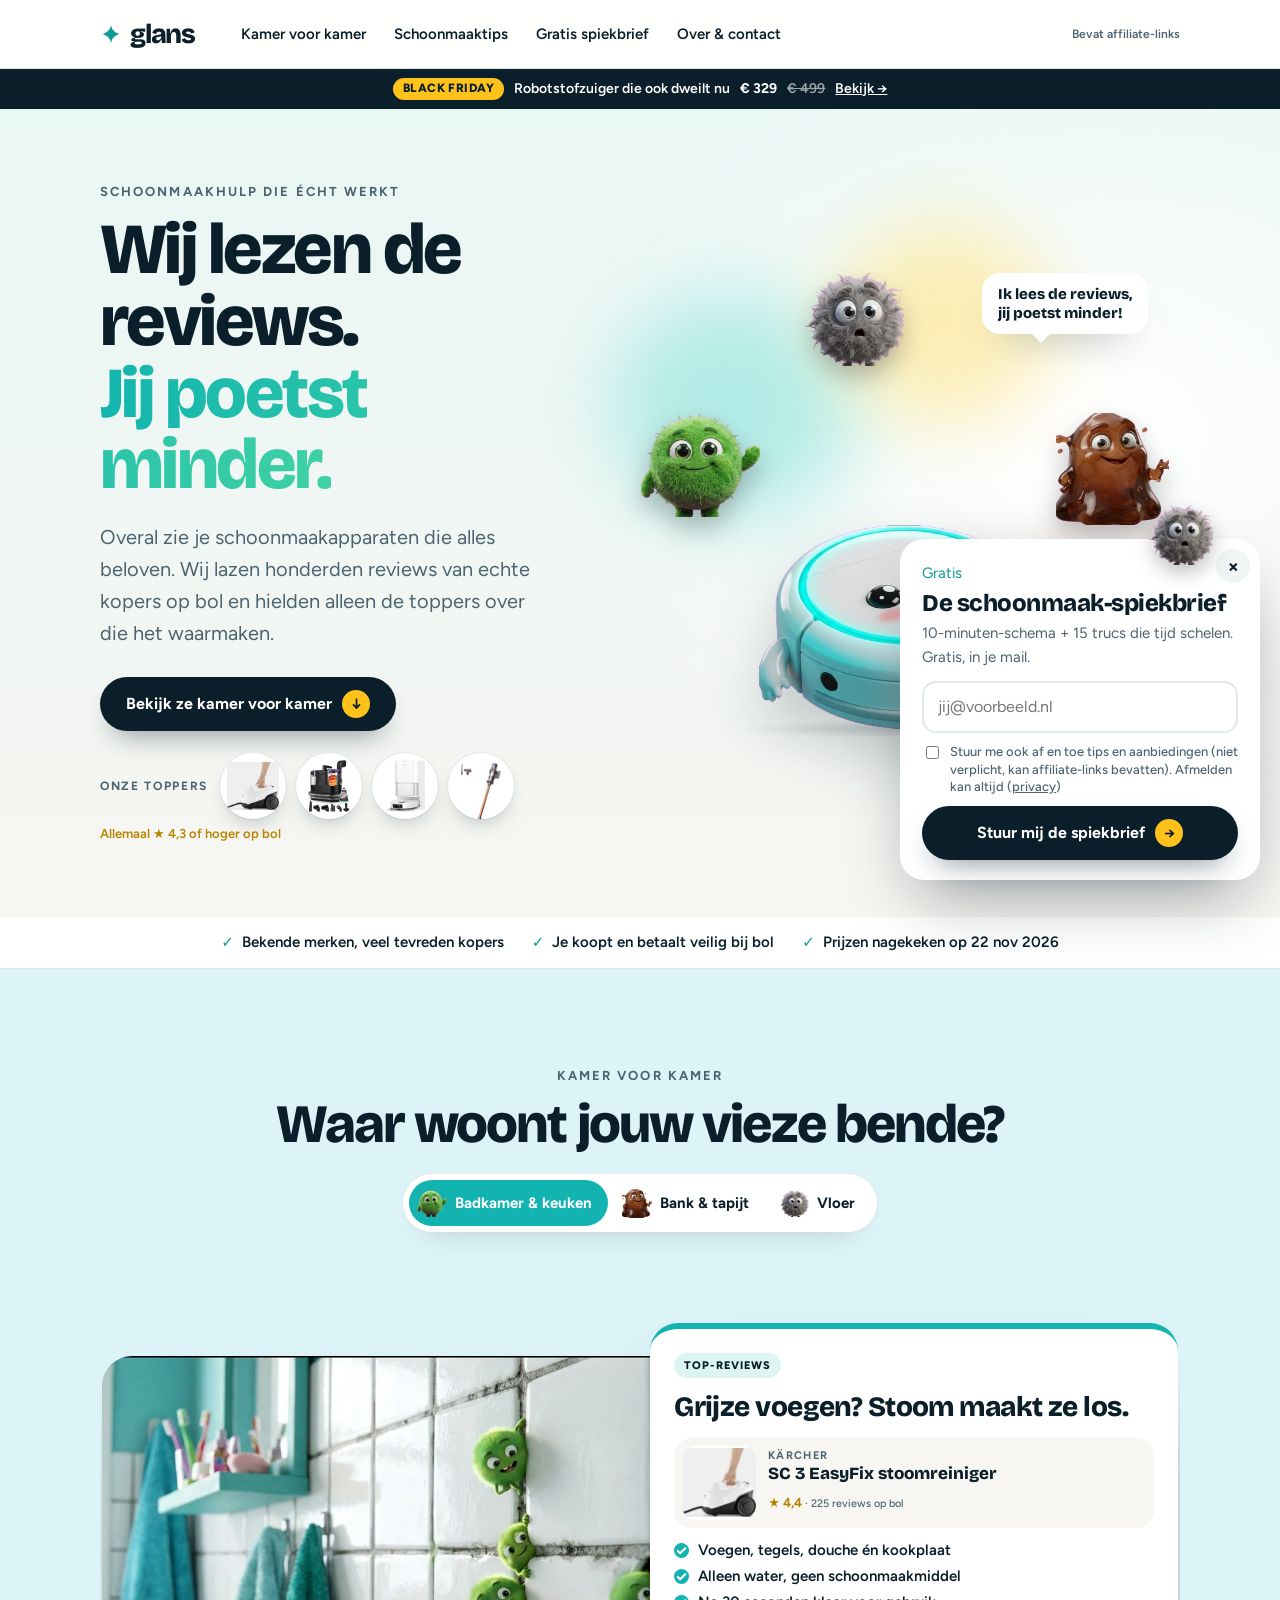
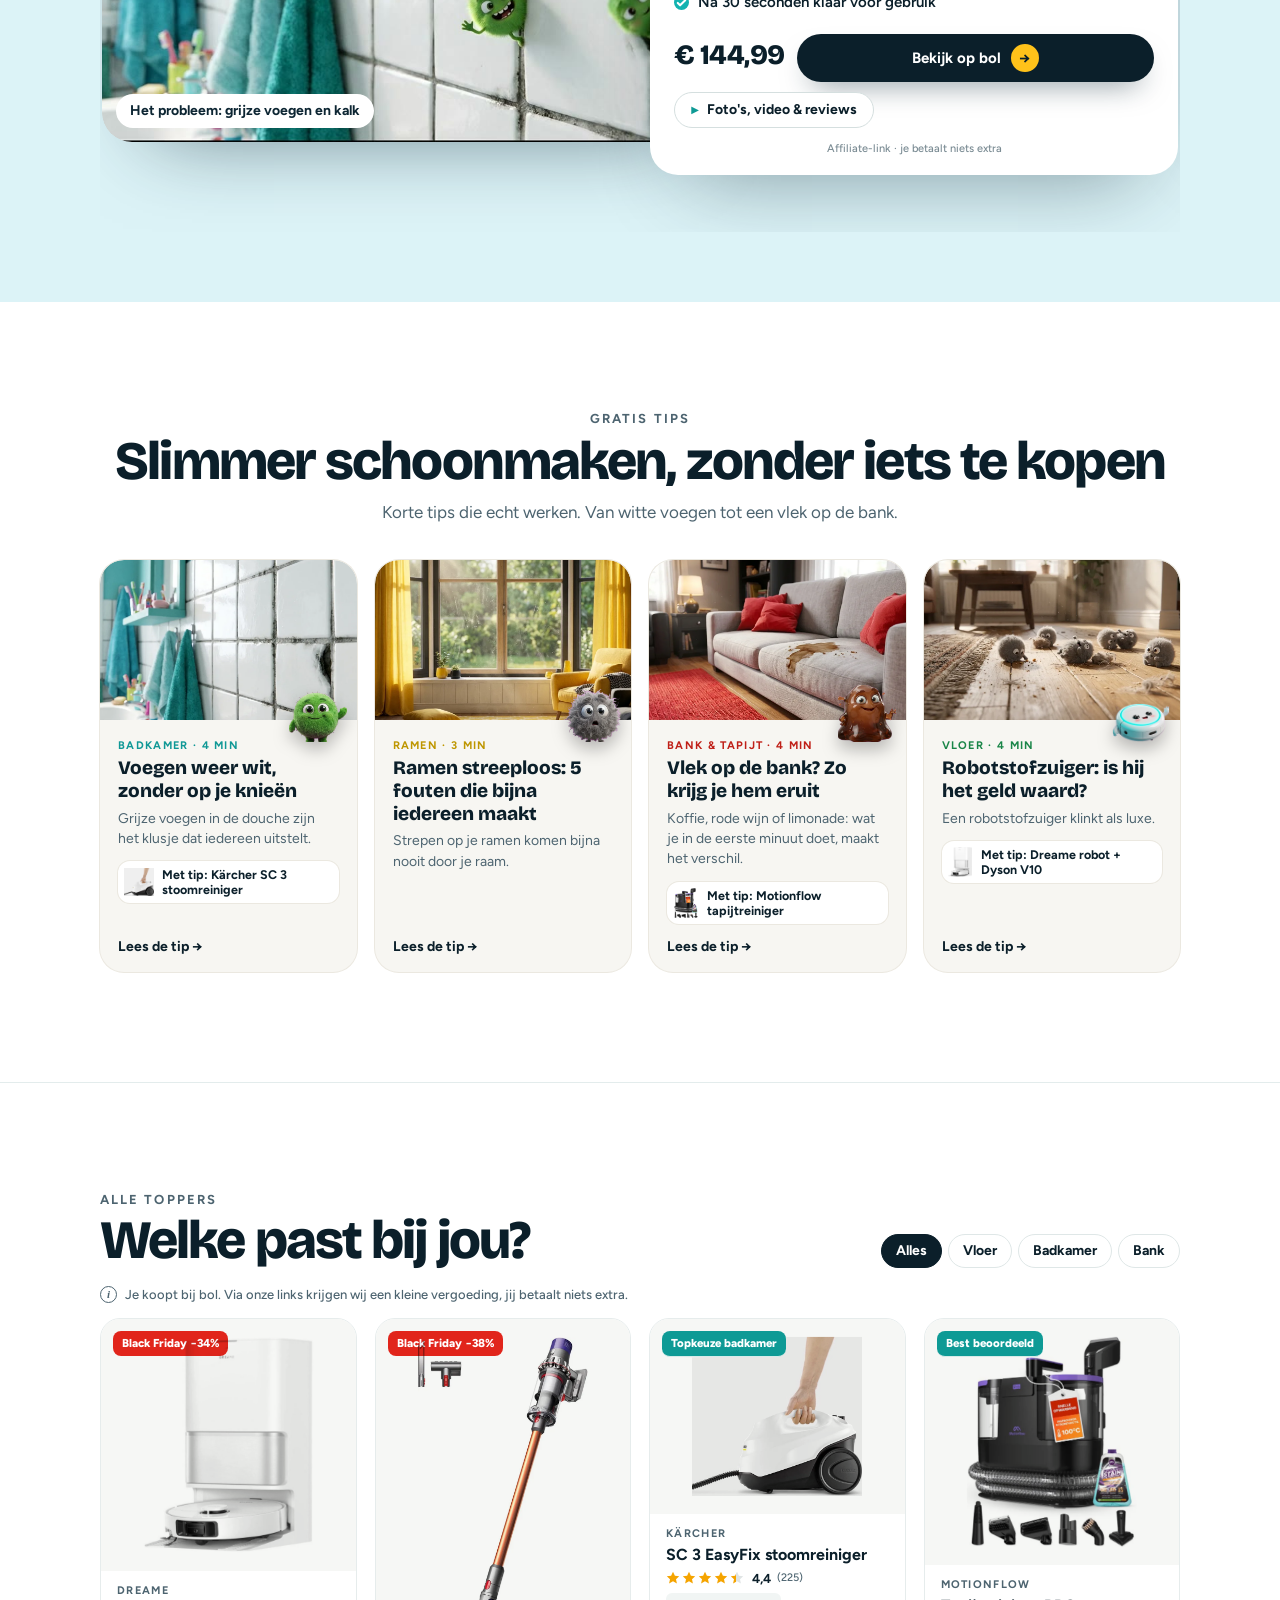
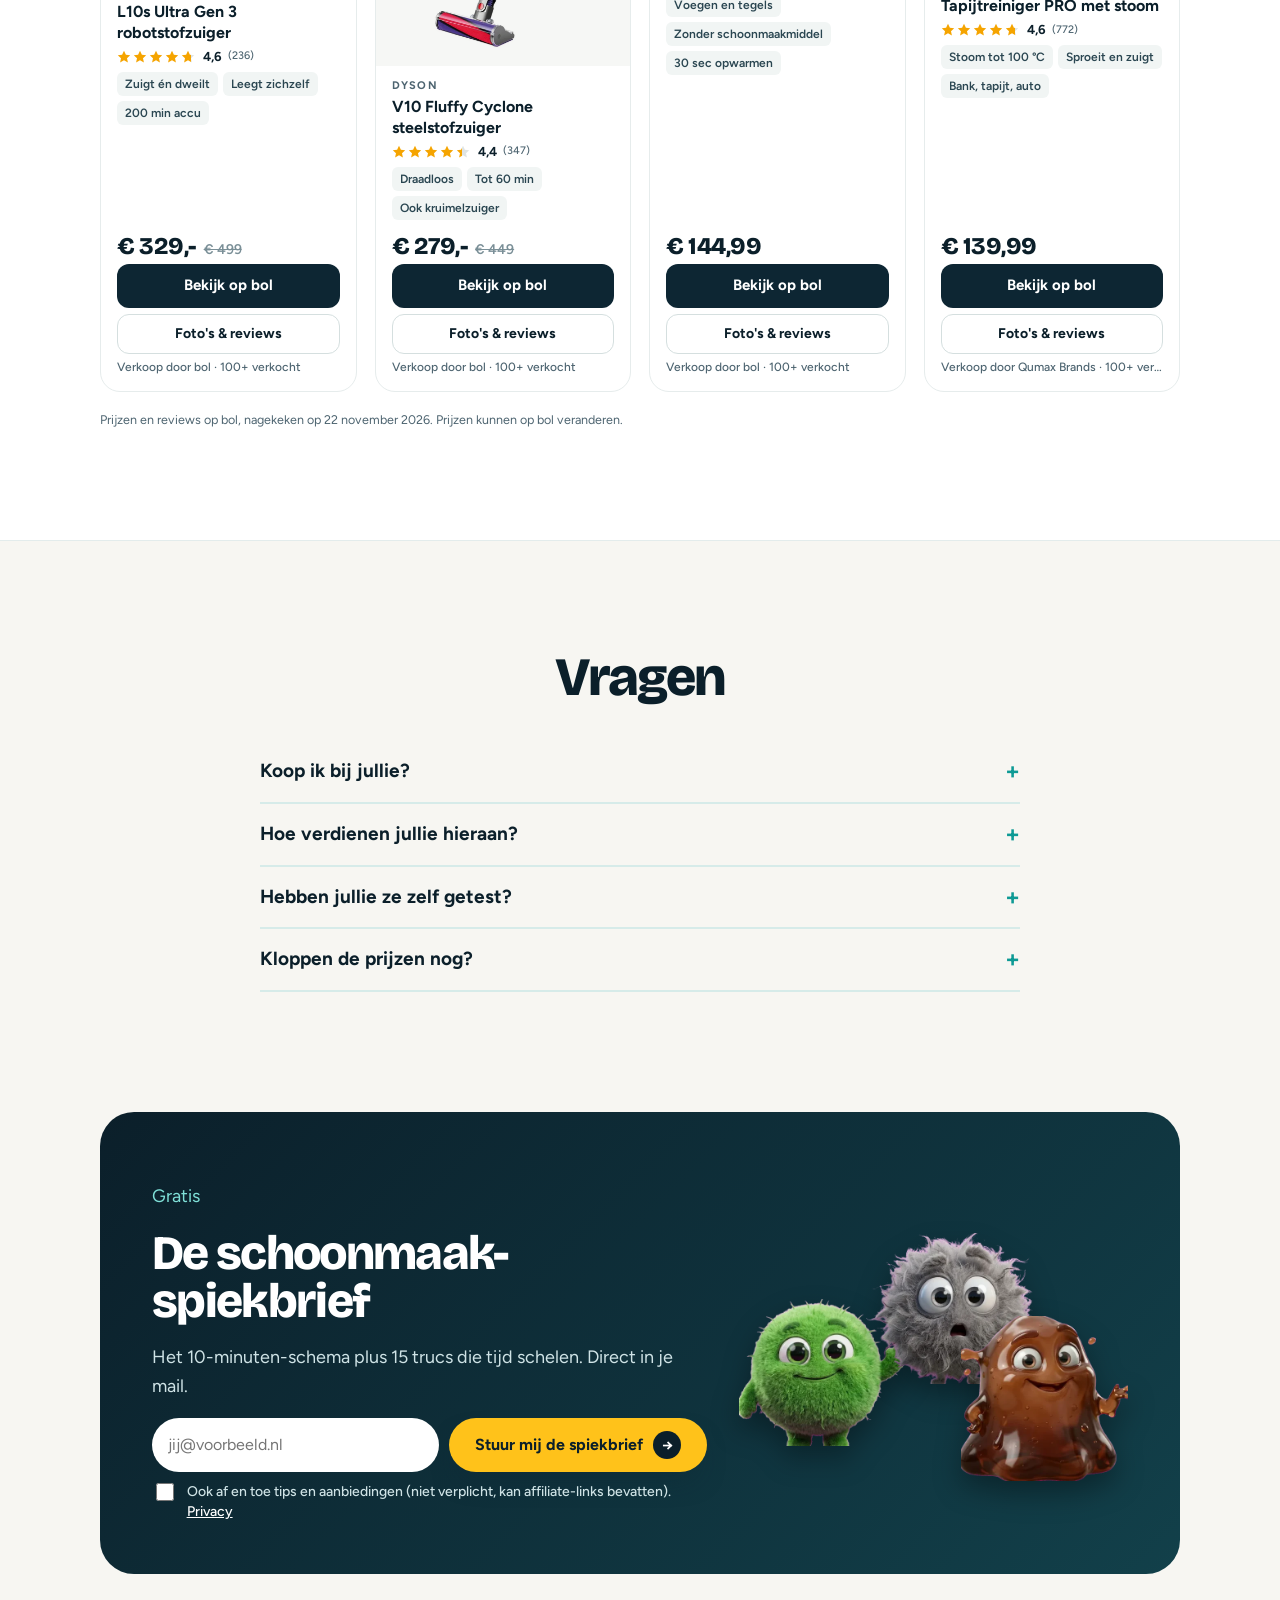
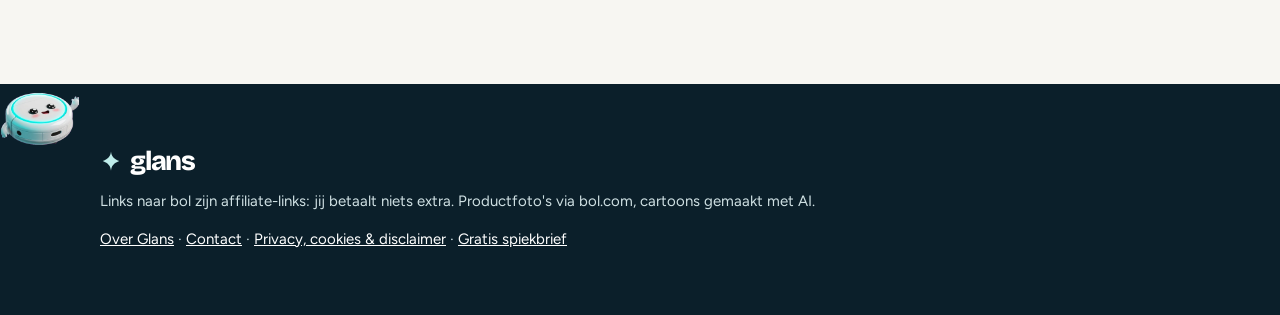
==== index.html @ 4d0def0a "Glans website" ====
<!doctype html>
<html lang="nl">
<head>
<meta charset="utf-8">
<meta name="viewport" content="width=device-width, initial-scale=1">
<title>Glans · schoonmaakhulp die écht werkt</title>
<meta name="description" content="Wij lezen de reviews, jij poetst minder: kamer voor kamer de schoonmaakapparaten met de meeste tevreden kopers op bol. Alleen bekende merken met honderden reviews op bol.">
<link rel="icon" href="favicon.svg" type="image/svg+xml">
<link rel="preconnect" href="https://fonts.googleapis.com"><link rel="preconnect" href="https://fonts.gstatic.com" crossorigin>
<link href="https://fonts.googleapis.com/css2?family=Bricolage+Grotesque:opsz,wght@12..96,600..800&family=Figtree:wght@400;500;600;700&display=swap" rel="stylesheet">
<style>
:root{
  --turq:#bfedea;--turq-l:#e8f8f6;--turq-d:#0e9a95;--ink:#0d2633;--ink-soft:#4b6672;--line:#d6ebe9;--paper:#fff;
  --sun:#ffc21a;--star:#f5a400;
  --display:"Bricolage Grotesque",system-ui,sans-serif;--text:"Figtree",system-ui,sans-serif;
  --ease:cubic-bezier(.2,.8,.1,1);
}
*{box-sizing:border-box}
html{-webkit-text-size-adjust:100%;scroll-behavior:smooth}
body{margin:0;background:var(--turq-l);color:var(--ink);font:400 17px/1.6 var(--text);-webkit-font-smoothing:antialiased;overflow-x:hidden}
img,video{display:block;max-width:100%;height:auto}
a{color:inherit}
h1,h2,h3{font-family:var(--display);font-weight:800;letter-spacing:-.035em;margin:0;line-height:1}
.wrap{max-width:1120px;margin:0 auto;padding:0 20px}
.btn{display:inline-flex;align-items:center;justify-content:center;gap:10px;min-height:54px;padding:0 26px;border-radius:999px;border:0;background:var(--ink);color:#fff;font:700 16px/1 var(--text);text-decoration:none;cursor:pointer;box-shadow:0 14px 30px -14px rgba(13,38,51,.6);transition:transform .25s var(--ease)}
.btn:hover{transform:translateY(-2px)}
.btn .arrow{display:grid;place-items:center;width:28px;height:28px;border-radius:50%;background:var(--sun);color:var(--ink);font-size:15px}
.btn.ghost{background:#fff;color:var(--ink);box-shadow:inset 0 0 0 2px var(--ink)}
.stars{color:var(--star);letter-spacing:1px}
.reveal{opacity:0;transform:translateY(24px);transition:opacity .8s var(--ease),transform .8s var(--ease)}
.reveal.in{opacity:1;transform:none}

/* kop, zoals een winkel */
.top{position:sticky;top:0;z-index:40;background:rgba(255,255,255,.92);backdrop-filter:blur(10px);border-bottom:1px solid var(--line)}
.top .wrap{display:flex;align-items:center;gap:22px;height:68px}
.logo{display:flex;align-items:center;gap:8px;font:800 27px/1 var(--display);letter-spacing:-.045em;text-decoration:none}
.logo svg{width:22px;height:22px}
.top nav{display:flex;gap:4px;margin-left:12px}
.top nav a{font:600 15px/1 var(--text);text-decoration:none;padding:10px 12px;border-radius:999px;white-space:nowrap}
@media (max-width:980px){.top .ad{display:none}.top nav{margin-left:auto}}
.top nav a:hover{background:var(--turq-l)}
.top nav .s{display:none}
.top .ad{margin-left:auto;font:600 12px/1 var(--text);color:var(--ink-soft);text-decoration:none}
@media (max-width:720px){.top .wrap{flex-wrap:wrap;height:auto;padding-top:10px;padding-bottom:8px;row-gap:6px}.top nav{order:3;width:100%;margin:0;display:grid;grid-template-columns:repeat(4,1fr);gap:6px}.top nav a{font-size:13.5px;padding:9px 4px;text-align:center;background:var(--turq-l)}.top nav .l{display:none}.top nav .s{display:inline}}

/* opening */
.hero{background:var(--turq);padding:clamp(40px,6vw,80px) 0}
.hero .wrap{display:grid;grid-template-columns:1fr 1.1fr;gap:clamp(24px,5vw,60px);align-items:center}
.hero h1{font-size:clamp(42px,5.4vw,76px)}
.hero p{font-size:20px;color:#2c4a56;margin:18px 0 0;max-width:30ch}
.hero .btns{display:flex;flex-wrap:wrap;gap:12px;margin-top:28px}
.hero video{width:100%;aspect-ratio:16/9;object-fit:cover;border-radius:28px;box-shadow:0 40px 70px -40px rgba(13,38,51,.55);border:6px solid #fff;background:#fff}
@media (max-width:860px){.hero .wrap{grid-template-columns:1fr}.hero video{order:-1}}
.trust{background:#fff;border-bottom:1px solid var(--line)}
.trust ul{list-style:none;margin:0 auto;padding:16px 20px;max-width:1120px;display:flex;flex-wrap:wrap;gap:10px 28px;justify-content:center;font:600 15px/1.3 var(--text)}
.trust li::before{content:"✓";color:var(--turq-d);font-weight:800;margin-right:8px}

/* de route: kamer voor kamer */
.route{padding:clamp(70px,9vw,110px) 0 40px}
.route .intro{text-align:center;max-width:640px;margin:0 auto}
.route .intro h2{font-size:clamp(36px,4.6vw,58px)}
.route .intro p{font-size:19px;color:var(--ink-soft);margin:14px 0 0}
.steps{position:relative;margin-top:56px}
.steps::before{content:"";position:absolute;left:31px;top:30px;bottom:30px;border-left:4px dashed #9fd9d4}
.step{position:relative;padding-left:96px;margin-bottom:56px}
.step .num{position:absolute;left:0;top:0;width:66px;height:66px;border-radius:50%;background:var(--ink);color:#fff;display:grid;place-items:center;font:800 28px/1 var(--display);box-shadow:0 0 0 8px var(--turq-l)}
.step .room{font:700 13px/1 var(--text);letter-spacing:.16em;text-transform:uppercase;color:var(--turq-d);margin:4px 0 8px}
.step h3{font-size:clamp(28px,3.2vw,42px);margin-bottom:22px}
.pair{display:grid;grid-template-columns:1.3fr auto 1fr;gap:18px;align-items:center}
.problem{position:relative;border-radius:26px;overflow:hidden;background:#fff;box-shadow:0 30px 60px -45px rgba(13,38,51,.5)}
.problem img{width:100%;object-fit:cover;aspect-ratio:16/9}
.problem span{position:absolute;left:14px;bottom:14px;background:#fff;font:700 14px/1 var(--text);padding:10px 14px;border-radius:999px}
.to{display:grid;place-items:center;font:800 30px/1 var(--display);color:var(--turq-d)}
.product{background:#fff;border-radius:26px;padding:20px 22px 22px;display:flex;flex-direction:column;gap:8px;box-shadow:0 30px 60px -45px rgba(13,38,51,.5)}
.product .pic{display:grid;place-items:center;aspect-ratio:4/3;border-radius:18px;background:#fff}
.product .pic img{max-height:100%;width:auto;object-fit:contain}
.badge{align-self:flex-start;justify-self:start;font:700 12px/1 var(--text);background:var(--ink);color:#fff;padding:7px 10px;border-radius:999px}
.product .brand{font:700 12px/1 var(--text);letter-spacing:.14em;text-transform:uppercase;color:var(--ink-soft)}
.product h4{font:800 22px/1.1 var(--display);letter-spacing:-.02em;margin:0}
.product .rate{font:700 14px/1.2 var(--text)}.product .rate small{font-weight:600;color:var(--ink-soft)}
.product .price{font:800 32px/1 var(--display);letter-spacing:-.03em;margin:6px 0 0}
.product .price small{font:600 13px/1.2 var(--text);color:var(--ink-soft);letter-spacing:0;margin-left:6px}
.product .btn{width:100%;margin-top:6px}
.next{display:flex;align-items:center;gap:10px;margin:22px 0 0;font:700 16px/1.3 var(--text);color:var(--ink-soft)}
@media (max-width:860px){
  .pair{grid-template-columns:1fr}.to{transform:rotate(90deg);padding:2px 0}
  .problem img{aspect-ratio:16/10}
  .product{display:grid;grid-template-columns:38% 1fr;column-gap:16px;align-items:center}
  .product .pic{grid-row:1/8;aspect-ratio:1/1}
  .product .badge,.product .brand,.product h4,.product .rate,.product .price,.product .btn{grid-column:2}
  .product h4{font-size:18px}.product .price{font-size:26px}
  .steps::before{left:21px}.step{padding-left:62px}.step .num{width:46px;height:46px;font-size:20px}
}

/* klaar */
.done{background:var(--ink);color:#fff;border-radius:34px;padding:clamp(28px,5vw,56px);text-align:center;margin:10px 0 0}
.done h2{font-size:clamp(34px,4.4vw,56px)}
.done p{color:#c9dde1;font-size:19px;margin:14px auto 0;max-width:44ch}
.how{display:grid;grid-template-columns:repeat(3,1fr);gap:16px;margin-top:30px;text-align:left}
.how div{background:rgba(255,255,255,.08);border-radius:20px;padding:18px 20px}
.how b{display:block;font:800 20px/1.1 var(--display);margin-bottom:6px;color:var(--sun)}
.how p{margin:0;font-size:16px;color:#dbe9ec}
@media (max-width:760px){.how{grid-template-columns:1fr}}

/* vergelijken en vragen */
.section{padding:clamp(70px,9vw,110px) 0}
.section h2{font-size:clamp(34px,4.4vw,54px);text-align:center}
.tablewrap{overflow-x:auto;-webkit-overflow-scrolling:touch;margin-top:36px}
.compare{width:100%;min-width:620px;border-collapse:collapse;background:#fff;border-radius:24px;overflow:hidden;box-shadow:0 30px 60px -45px rgba(13,38,51,.45);font-size:16px;text-align:left}
.compare th,.compare td{padding:16px 18px;border-bottom:1px solid var(--line)}
.compare thead th{background:var(--turq);font:700 15px/1.2 var(--text)}
.compare tbody th{font-weight:700}
.vgrid{display:grid;grid-template-columns:repeat(3,1fr);gap:20px;margin-top:36px}
.vcard{background:#fff;border-radius:28px;overflow:hidden;box-shadow:0 30px 60px -45px rgba(13,38,51,.5);display:flex;flex-direction:column;border-bottom:6px solid var(--c)}
.vimg{position:relative;display:block;background:var(--bg);padding:18px 18px 8px;text-decoration:none;color:var(--ink)}
.vimg img{width:72%;margin:18px auto 0;aspect-ratio:1;object-fit:contain;mix-blend-mode:multiply;transition:transform .35s cubic-bezier(.2,.8,.1,1)}
.vcard:hover .vimg img{transform:scale(1.05) rotate(-2deg)}
.vnum{position:absolute;left:16px;top:16px;width:40px;height:40px;border-radius:50%;background:var(--c);color:#fff;display:grid;place-items:center;font:800 18px/1 var(--display)}
.vroom{position:absolute;right:16px;top:20px;background:#fff;border-radius:999px;padding:7px 12px;font:700 13px/1 var(--text)}
.vbody{padding:18px 20px 22px;display:flex;flex-direction:column;gap:10px;flex:1}
.vbody h3{font:800 21px/1.15 var(--display);margin:0}
.vvoor{margin:0;color:var(--ink-soft);font-size:15px}
.vrow{display:flex;align-items:baseline;justify-content:space-between;gap:10px;flex-wrap:wrap}
.vprice{font:800 28px/1 var(--display)}
.vstars{font:700 15px/1 var(--text);color:#e0a100}.vstars small{color:var(--ink-soft);font-weight:500}
.vsat{display:grid;grid-template-columns:1fr auto;gap:6px 10px;font-size:14px;color:var(--ink-soft)}
.vsat b{color:var(--ink)}
.vsat i{grid-column:1/-1;height:10px;border-radius:999px;background:#edf2f3;position:relative;overflow:hidden}
.vsat i::after{content:"";position:absolute;inset:0;width:var(--w);background:var(--c);border-radius:999px}
.vchips{display:flex;flex-wrap:wrap;gap:6px;margin:0}
.vchips span{background:var(--bg);border-radius:999px;padding:6px 10px;font:600 13px/1 var(--text)}
.vbody .btn{margin-top:auto;justify-content:center}
.vbody .direct{text-align:center;font:600 14px/1 var(--text);color:var(--ink-soft)}
.vfeat{list-style:none;margin:2px 0 0;padding:0;display:grid;gap:7px}
.vfeat li{display:flex;gap:10px;align-items:center;font:600 15px/1.3 var(--text)}
.vfeat li span{flex:none;width:30px;height:30px;border-radius:10px;background:var(--bg);display:grid;place-items:center;font-size:16px}
@media (max-width:900px){.vcard{display:grid;grid-template-columns:118px 1fr;border-bottom:0;border-left:6px solid var(--c)}.vimg{padding:10px;display:grid;place-items:center}.vimg img{width:100%;margin:22px 0 0}.vnum{left:8px;top:8px;width:30px;height:30px;font-size:14px}.vroom{display:none}.vbody{padding:14px 14px 16px;gap:8px}.vbody h3{font-size:17px}.vprice{font-size:22px}.vstars{font-size:13px}.vfeat li{font-size:13.5px;gap:8px}.vfeat li span{width:24px;height:24px;font-size:13px;border-radius:8px}.vsat{font-size:13px}.vbody .btn{min-height:44px;font-size:15px}}
.vaff{text-align:center;font-size:13px;color:var(--ink-soft);margin:16px 0 0}
@media (max-width:900px){.vgrid{grid-template-columns:1fr;max-width:520px;margin-left:auto;margin-right:auto;gap:14px}}
.faq{max-width:760px;margin:36px auto 0}
details{border-bottom:2px solid var(--line);padding:18px 0}
summary{cursor:pointer;font:700 19px/1.3 var(--text);list-style:none;display:flex;justify-content:space-between;gap:16px}
summary::-webkit-details-marker{display:none}
summary::after{content:"+";font-size:24px;line-height:1;color:var(--turq-d)}
details[open] summary::after{content:"–"}
details p{color:var(--ink-soft);margin:12px 0 0}
footer{background:var(--ink);color:#cfe0e3;padding:56px 0 64px;font-size:15px}
footer .wrap{display:grid;gap:14px}
footer .logo{color:#fff}
footer p{margin:0;max-width:74ch}
@media (prefers-reduced-motion:reduce){*{transition:none!important;scroll-behavior:auto!important}.reveal{opacity:1;transform:none}}

/* kleuren lopen over: de pagina neemt de kleur aan van het product waar je bent */
body{transition:background-color 1s ease}
.route,.section{background:transparent}
.step .num{background:var(--c);color:var(--on,#fff);transition:transform .5s cubic-bezier(.3,1.6,.5,1)}
.step.live .num{transform:scale(1.12)}
.step .room{color:var(--c);filter:saturate(1.1) brightness(.85)}
.step .to{color:var(--c)}
.product{border-top:6px solid var(--c)}
.product .badge{background:var(--c);color:var(--on,#fff)}
.steps::before{border-left-color:rgba(13,38,51,.18)}
/* vies → schoon: een veeg met een glimlijn, zodra je erbij bent */
.scene{position:relative}
.scene img{display:block}
.scene .clean{position:absolute;inset:0;width:100%;height:100%;object-fit:cover;clip-path:inset(0 100% 0 0);transition:clip-path 1.6s cubic-bezier(.55,.05,.25,1)}
.scene .swipe{position:absolute;top:0;bottom:0;left:0;width:70px;margin-left:-35px;background:linear-gradient(90deg,transparent,rgba(255,255,255,.85),transparent);opacity:0;transition:left 1.6s cubic-bezier(.55,.05,.25,1),opacity .3s}
.scene.wiping .swipe{opacity:1}
.scene.done .clean{clip-path:inset(0 0 0 0)}
.scene.done .swipe{left:100%}
.scene .tag-dirty,.scene .tag-clean{position:absolute;left:14px;bottom:14px;background:#fff;font:700 14px/1 var(--text);padding:10px 14px;border-radius:999px;transition:opacity .4s}
.scene .tag-clean{opacity:0;background:var(--c);color:var(--on,#fff)}
.scene.done .tag-dirty{opacity:0;transition-delay:.6s}
.scene.done .tag-clean{opacity:1;transition-delay:1.2s}
.problem>span:not(.tag-dirty):not(.tag-clean){display:none}

/* ---- v3: rustiger kleuren, nieuwe opening, info eerst ---- */
:root{--ink:#0b1f2a;--ink-soft:#4d6470}
body{background:#f7f6f2}
.hero{background:radial-gradient(70% 60% at 0% 0%,#dff6f4 0,transparent 60%),radial-gradient(60% 60% at 100% 20%,#fff6cc 0,transparent 60%),radial-gradient(60% 60% at 70% 110%,#ffe6e1 0,transparent 60%),#f7f6f2;padding:clamp(36px,6vw,84px) 0}
.hero .wrap{grid-template-columns:1fr 1.15fr}
.kicker{font:700 13px/1 var(--text);letter-spacing:.16em;text-transform:uppercase;color:var(--ink-soft);margin:0 0 16px}
.hero h1{font-size:clamp(44px,5.6vw,84px)}
.swap{display:inline-block;color:var(--sc,#13b5ae);transition:opacity .35s ease,transform .45s cubic-bezier(.2,.8,.1,1)}
.swap.out{opacity:0;transform:translateY(14px)}
.mini{display:flex;gap:10px;margin-top:30px;flex-wrap:wrap}
.mini a{display:flex;align-items:center;gap:8px;background:#fff;border-radius:999px;padding:6px 14px 6px 6px;text-decoration:none;font:700 14px/1 var(--text);box-shadow:0 10px 24px -18px rgba(11,31,42,.6);border:2px solid transparent;transition:border-color .2s,transform .2s}
.mini a:hover{border-color:var(--c);transform:translateY(-2px)}
.mini img{width:38px;height:38px;object-fit:contain;border-radius:50%;background:#fff}
.show{position:relative;aspect-ratio:16/10;border-radius:30px;overflow:hidden;box-shadow:0 50px 80px -50px rgba(11,31,42,.6);border:6px solid #fff;background:#fff}
.show .slide{position:absolute;inset:0;opacity:0;transform:scale(1.04);transition:opacity 1s ease,transform 1.4s cubic-bezier(.2,.8,.1,1)}
.show .slide.on{opacity:1;transform:none}
.show img{position:absolute;inset:0;width:100%;height:100%;object-fit:cover}
.show .clean{clip-path:inset(0 100% 0 0);transition:clip-path 2.6s cubic-bezier(.55,.05,.25,1)}
.show .swipe{position:absolute;top:0;bottom:0;left:0;width:80px;margin-left:-40px;background:linear-gradient(90deg,transparent,rgba(255,255,255,.9),transparent);opacity:0;transition:left 2.6s cubic-bezier(.55,.05,.25,1),opacity .3s}
.show .slide.wipe .clean{clip-path:inset(0 0 0 0)}
.show .slide.wipe .swipe{left:100%;opacity:1}
.show .lbl{position:absolute;left:14px;top:14px;background:var(--c);color:var(--on,#fff);font:700 13px/1 var(--text);padding:8px 12px;border-radius:999px}
.show .dots{position:absolute;right:14px;bottom:14px;display:flex;gap:6px}
.show .dots i{width:9px;height:9px;border-radius:50%;background:rgba(255,255,255,.6);transition:background .3s,transform .3s}
.show .dots i.on{background:#fff;transform:scale(1.3)}
@media (max-width:860px){.hero .wrap{grid-template-columns:1fr}.show{order:-1}}
.product .pic{position:relative;text-decoration:none}
.more-photos{position:absolute;right:8px;bottom:8px;font:700 12px/1 var(--text);background:var(--ink);color:#fff;padding:7px 10px;border-radius:999px;opacity:.9}
.product .direct{display:block;text-align:center;font:600 14px/1 var(--text);color:var(--ink-soft);margin-top:10px}
@media (max-width:860px){.product .direct{grid-column:2}}
.scene .clean{transition:clip-path 2.8s cubic-bezier(.55,.05,.25,1)}
.scene .swipe{transition:left 2.8s cubic-bezier(.55,.05,.25,1),opacity .3s}
.scene.done .tag-dirty{transition-delay:1.2s}
.scene.done .tag-clean{transition-delay:2.4s}

/* ---- opening als film ---- */
.cine{position:relative;min-height:calc(100vh - 68px);min-height:calc(100svh - 68px);display:grid;align-items:end;overflow:hidden;background:#0b1f2a;color:#fff}
.cine-media{position:absolute;inset:0}
.clip{position:absolute;inset:0;margin:0;opacity:0;transition:opacity 1.4s ease}
.clip.on{opacity:1}
.clip video,.clip img{position:absolute;inset:0;width:100%;height:100%;object-fit:cover}
.clip img{opacity:0;transition:opacity .6s}
.clip.still img{opacity:1}
.cine-shade{position:absolute;inset:0;background:linear-gradient(90deg,rgba(11,31,42,.78) 0%,rgba(11,31,42,.45) 38%,rgba(11,31,42,0) 65%),linear-gradient(0deg,rgba(11,31,42,.65) 0%,rgba(11,31,42,0) 40%)}
.cine-txt{position:relative;z-index:2;padding-bottom:150px;padding-top:120px}
.cine .kicker{color:rgba(255,255,255,.8)}
.cine h1{font-size:clamp(46px,6.4vw,96px);max-width:12ch;color:#fff}
.cine .swap{color:var(--sc,#5fe0d8);filter:brightness(1.25)}
.cine-txt>p:not(.kicker){font-size:20px;color:rgba(255,255,255,.88);max-width:34ch;margin:18px 0 0}
.cine .btn{background:#fff;color:var(--ink)}
.cine-bar{position:absolute;left:0;right:0;bottom:28px;z-index:3;display:flex;gap:10px;justify-content:center;flex-wrap:wrap;padding:0 16px}
.cine-bar a{display:flex;align-items:center;gap:10px;background:rgba(255,255,255,.92);color:var(--ink);border-radius:999px;padding:6px 16px 6px 6px;text-decoration:none;font:600 14px/1 var(--text);backdrop-filter:blur(8px);border:2px solid transparent;transition:transform .2s,border-color .2s}
.cine-bar a:hover{transform:translateY(-2px);border-color:var(--c)}
.cine-bar img{width:40px;height:40px;object-fit:contain;border-radius:50%;background:#fff}
.cine-prog{position:absolute;top:18px;right:20px;z-index:3;display:flex;gap:6px}
.cine-prog i{width:34px;height:4px;border-radius:4px;background:rgba(255,255,255,.35);overflow:hidden;position:relative}
.cine-prog i.on::after,.cine-prog i.done::after{content:"";position:absolute;inset:0;background:#fff}
.cine-prog i.on::after{animation:prog 9.4s linear forwards;transform-origin:left}
@keyframes prog{from{transform:scaleX(0)}to{transform:scaleX(1)}}
@media (max-width:760px){.cine-txt{padding-bottom:170px}.cine-shade{background:linear-gradient(0deg,rgba(11,31,42,.85) 0%,rgba(11,31,42,.35) 60%,rgba(11,31,42,.1) 100%)}.cine-bar a span{font-size:13px}}

/* ---- opening: productpodium ---- */
.podium{background:radial-gradient(60% 70% at 85% 40%,#ffffff 0,transparent 70%),linear-gradient(180deg,#e9f7f5 0%,#f7f6f2 100%);padding:clamp(40px,6vw,90px) 0 clamp(50px,6vw,90px);overflow:hidden}
.podium-in{display:grid;grid-template-columns:1fr 1.1fr;gap:clamp(20px,4vw,60px);align-items:center}
.podium h1{font-size:clamp(44px,5.6vw,86px);line-height:1}
.podium .hl{color:#0e9a95}
.podium-txt>p:not(.kicker){font-size:20px;color:var(--ink-soft);max-width:34ch;margin:20px 0 0}
.podium .btns{margin-top:28px}
.podium-stage{position:relative;height:min(62vh,520px)}
.pod{position:absolute;display:block;background:#fff;border-radius:30px;padding:18px;box-shadow:0 40px 70px -45px rgba(11,31,42,.55);text-decoration:none;color:var(--ink);transition:transform .5s cubic-bezier(.2,.8,.1,1);border-bottom:6px solid var(--c);animation:pod-in .9s cubic-bezier(.2,.8,.1,1) both}
.pod img{width:100%;height:auto;aspect-ratio:1/1;object-fit:contain}
.pod .tag{position:absolute;left:50%;bottom:-16px;transform:translateX(-50%);white-space:nowrap;background:var(--ink);color:#fff;font:600 13px/1 var(--text);padding:9px 13px;border-radius:999px}
.pod .tag b{font-weight:800}
.pod:hover{transform:translateY(-8px) rotate(0deg)!important}
.p1{width:42%;left:0;top:14%;transform:rotate(-5deg);animation-delay:.1s}
.p2{width:36%;left:34%;top:0;transform:rotate(3deg);z-index:2;animation-delay:.25s}
.p3{width:42%;right:0;bottom:4%;transform:rotate(-2deg);animation-delay:.4s}
@keyframes pod-in{from{opacity:0;translate:0 40px}to{opacity:1;translate:0 0}}
@media (max-width:860px){.podium-in{grid-template-columns:1fr}.podium-stage{height:auto;display:grid;grid-template-columns:repeat(3,1fr);gap:12px;margin-top:10px}.pod{position:relative;width:auto;left:auto;right:auto;top:auto;bottom:auto;transform:none;padding:10px;border-radius:20px}.pod .tag{font-size:10px;padding:6px 8px;bottom:-12px}.pod .tag b{display:block}}
@media (prefers-reduced-motion:reduce){.pod{animation:none}}
/* ---- video in de stappen ---- */
.scene .vid{position:absolute;inset:0;width:100%;height:100%;object-fit:cover;z-index:1;background:transparent}
.scene.has-video .clean,.scene.has-video .swipe,.scene.has-video .crit-layer{display:none}
.scene.has-video .tag-dirty,.scene.has-video .tag-clean{z-index:3;transition-delay:0s!important}
.scene.has-video.ended .tag-dirty{opacity:0}
.scene.has-video.ended .tag-clean{opacity:1}
.scene.has-video:not(.ended) .tag-clean{opacity:0}
.scene.has-video:not(.ended) .tag-dirty{opacity:1}

/* ---- opening levendiger ---- */
.podium{position:relative}
.podium-stage .blob{position:absolute;border-radius:50%;filter:blur(40px);opacity:.55;z-index:0;animation:blob 14s ease-in-out infinite alternate}
.blob.b1{width:46%;height:46%;left:-6%;top:6%;background:#7fe0d8}
.blob.b2{width:40%;height:40%;left:36%;top:-8%;background:#ffe27a;animation-delay:-4s}
.blob.b3{width:46%;height:46%;right:-8%;bottom:-6%;background:#ffb3a8;animation-delay:-8s}
@keyframes blob{0%{transform:translate(0,0) scale(1)}50%{transform:translate(8%,6%) scale(1.12)}100%{transform:translate(-6%,4%) scale(.95)}}
.pod{z-index:2}
.peek{position:absolute;z-index:1;width:17%;pointer-events:none;filter:drop-shadow(0 10px 12px rgba(0,0,0,.25));animation:peek 4.8s ease-in-out infinite}
.peek.k1{left:-4%;top:58%;animation-delay:.2s}
.peek.k2{left:58%;top:-6%;width:14%;animation-delay:1.8s}
.peek.k3{right:-4%;top:30%;width:15%;animation-delay:3.2s}
@keyframes peek{0%,100%{transform:translateY(12%) rotate(-6deg) scale(.92)}25%{transform:translateY(-10%) rotate(5deg) scale(1)}50%{transform:translateY(0) rotate(-3deg) scale(.97)}75%{transform:translateY(-6%) rotate(4deg)}}
.sticker{position:absolute;z-index:3;right:6%;top:-4%;width:92px;height:92px;border-radius:50%;background:var(--ink);color:#fff;display:grid;place-items:center;box-shadow:0 12px 24px -12px rgba(0,0,0,.5)}
.sticker svg{position:absolute;inset:0;width:100%;height:100%;animation:spin 12s linear infinite}
.sticker text{font:800 11.5px var(--text);letter-spacing:.14em;fill:#fff}
.sticker b{font-size:22px;color:#ffd23f}
@keyframes spin{to{transform:rotate(360deg)}}
.podium h1 .hl{background:linear-gradient(90deg,#13b5ae,#3fd1a5,#13b5ae);background-size:200% 100%;-webkit-background-clip:text;background-clip:text;color:transparent;animation:shine 5s linear infinite}
@keyframes shine{to{background-position:-200% 0}}
@media (max-width:860px){.podium-stage{margin-top:66px}.pod{z-index:2}.peek{width:20%;z-index:1}.peek.k1{left:5%;top:-52px}.peek.k2{left:40%;top:-58px;width:18%}.peek.k3{right:5%;top:-52px}.sticker{display:none}}
@media (prefers-reduced-motion:reduce){.blob,.peek,.sticker svg,.podium h1 .hl{animation:none}}

/* upgrade / black friday */
.bfbar{display:flex;gap:10px;justify-content:center;align-items:center;flex-wrap:wrap;background:#0b1f2a;color:#fff;text-decoration:none;font:600 14px/1.3 var(--text);padding:9px 16px;text-align:center}
.bfbar b:first-child{background:#ffc21a;color:#0b1f2a;border-radius:999px;padding:3px 10px;font-weight:800;letter-spacing:.04em;text-transform:uppercase;font-size:12px}
.bfbar s{opacity:.6}.bfbar span{text-decoration:underline}
.upgrade{background:linear-gradient(180deg,#0b1f2a 0,#12323e 100%);color:#fff;padding:clamp(70px,9vw,110px) 0;position:relative;overflow:hidden}
.uhead{text-align:center;max-width:720px;margin:0 auto;position:relative}
.uhead h2{font-size:clamp(34px,4.6vw,56px);color:#fff;margin:14px 0 10px}
.uhead p{color:#c8dde2;font-size:18px;margin:0}
.bf{display:inline-block;background:#ffc21a;color:#0b1f2a;font:800 13px/1 var(--text);letter-spacing:.14em;text-transform:uppercase;padding:9px 16px;border-radius:999px;transform:rotate(-3deg)}
.upeek{position:absolute;right:-10px;top:-30px;width:96px;animation:peek 4.8s ease-in-out infinite;filter:drop-shadow(0 10px 12px rgba(0,0,0,.35))}
.ugrid{display:grid;grid-template-columns:repeat(2,minmax(0,1fr));gap:24px;margin-top:40px}
.ucard{background:#fff;color:#0b1f2a;border-radius:30px;overflow:hidden;display:grid;grid-template-columns:minmax(0,.9fr) minmax(0,1.1fr);box-shadow:0 40px 80px -50px rgba(0,0,0,.8)}
.uimg{position:relative;background:var(--bg);display:grid;place-items:center;padding:22px}
.uimg img{width:100%;aspect-ratio:1;object-fit:contain;mix-blend-mode:multiply;transition:transform .4s cubic-bezier(.2,.8,.1,1)}
.ucard:hover .uimg img{transform:scale(1.06) rotate(-2deg)}
.uoff{position:absolute;left:14px;top:14px;background:#e1251b;color:#fff;font:800 20px/1 var(--display);padding:10px 12px;border-radius:14px;transform:rotate(-6deg);box-shadow:0 10px 20px -10px rgba(225,37,27,.8)}
.ubody{padding:22px 22px 24px;display:flex;flex-direction:column;gap:10px}
.ubrand{font:700 12px/1.3 var(--text);letter-spacing:.1em;text-transform:uppercase;color:var(--c)}
.ubody h3{font:800 25px/1.1 var(--display);margin:0}
.ufeat{list-style:none;margin:0;padding:0;display:grid;gap:6px;font:600 14.5px/1.35 var(--text)}
.uprice{display:flex;align-items:baseline;gap:10px;flex-wrap:wrap}
.uprice b{font:800 34px/1 var(--display)}.uprice s{color:#7a8f97;font-size:17px}
.uprice span{background:#e7f8ef;color:#13804a;font:700 13px/1 var(--text);padding:6px 10px;border-radius:999px}
.urate{margin:0;font-size:14px;color:#4b6672}.urate span{color:#e0a100;font-weight:800}
.ubtns{display:flex;flex-direction:column;gap:8px;margin-top:auto}
.ubtns .btn{justify-content:center;background:var(--c)}
.ubtns .direct{text-align:center;font:600 14px/1 var(--text);color:#4b6672}
.unote{text-align:center;color:#9fb6bd;font-size:13px;max-width:640px;margin:26px auto 0}
@media (max-width:980px){.ugrid{grid-template-columns:1fr;max-width:560px;margin-left:auto;margin-right:auto}}
@media (max-width:520px){.ucard{grid-template-columns:1fr}.uimg{padding:16px 40px}.ubody h3{font-size:22px}.uprice b{font-size:30px}.upeek{width:70px;right:0;top:-40px}.bfbar{font-size:13px;gap:6px}}

/* stap 4: de vloer */
.pair.floor{grid-template-columns:1.1fr 1fr}
.choose{display:grid;gap:12px}
.pickcard{position:relative;display:grid;grid-template-columns:96px 1fr;gap:4px 14px;align-items:center;background:#fff;border-radius:22px;padding:14px 16px;text-decoration:none;color:var(--ink);box-shadow:0 24px 50px -40px rgba(13,38,51,.55);border-left:6px solid var(--c);transition:transform .2s}
.pickcard:hover{transform:translateY(-3px)}
.pickcard .q{grid-column:1/-1;font:700 12px/1 var(--text);letter-spacing:.12em;text-transform:uppercase;color:var(--c)}
.pickcard img{width:96px;height:96px;object-fit:contain}
.pc-body{display:grid;gap:3px}.pc-body b{font:800 18px/1.15 var(--display)}.pc-body small{color:var(--ink-soft);font-size:14px}
.pc-price{font:800 22px/1 var(--display);margin-top:4px}.pc-price s{font:600 14px var(--text);color:#7a8f97;margin-left:6px}
.pc-rate{font:600 13px/1 var(--text);color:#b88400}
.bfdeal{position:absolute;right:12px;top:10px;background:#e1251b;color:#fff;font:800 11px/1 var(--text);letter-spacing:.06em;text-transform:uppercase;padding:6px 8px;border-radius:999px}
.choose .aff{font-size:12px;color:var(--ink-soft);margin:2px 0 0;text-align:center}
@media (max-width:860px){.pair.floor{grid-template-columns:1fr}}
/* welke past bij jou */
.sub{text-align:center;color:var(--ink-soft);margin:10px 0 0}
.picklist{max-width:860px;margin:30px auto 0;display:grid;gap:10px}
.prow{display:grid;grid-template-columns:70px minmax(0,1fr) auto auto 28px;gap:16px;align-items:center;background:#fff;border-radius:20px;padding:10px 16px 10px 10px;text-decoration:none;color:var(--ink);box-shadow:0 20px 40px -36px rgba(13,38,51,.5);border-left:6px solid var(--c);transition:transform .2s}
.prow:hover{transform:translateX(4px)}
.prow img{width:70px;height:70px;object-fit:contain}
.pr-main{display:grid;gap:2px}.pr-room{font:700 11px/1 var(--text);letter-spacing:.12em;text-transform:uppercase;color:var(--c)}
.pr-main b{font:800 18px/1.15 var(--display)}.pr-main small{color:var(--ink-soft);font-size:14px}
.pr-rate{font:700 15px/1.1 var(--text);color:#b88400;text-align:right}.pr-rate small{display:block;color:var(--ink-soft);font-weight:500;font-size:12px}
.pr-price{font:800 20px/1 var(--display);text-align:right;min-width:92px}.pr-price s{display:block;font:600 13px var(--text);color:#7a8f97;margin-top:4px}
.pr-go{width:28px;height:28px;border-radius:50%;background:var(--ink);color:#fff;display:grid;place-items:center;font-weight:700}
@media (max-width:640px){.prow{grid-template-columns:56px minmax(0,1fr) auto;gap:10px}.prow img{width:56px;height:56px}.pr-rate,.pr-go{display:none}.pr-main b{font-size:16px}.pr-price{font-size:18px;min-width:0}}

/* opening met 4 kaarten */
.p1{width:34%;left:0;top:4%;transform:rotate(-5deg)}
.p2{width:30%;left:35%;top:0;transform:rotate(3deg);z-index:2}
.p3{width:33%;right:3%;top:12%;bottom:auto;transform:rotate(-2deg)}
.p4{width:38%;left:24%;bottom:0;top:auto;transform:rotate(2deg);z-index:3;animation-delay:.55s}
.bfmini{position:absolute;left:14px;top:12px;z-index:1;background:#e1251b;color:#fff;font:800 11px/1 var(--text);letter-spacing:.06em;text-transform:uppercase;padding:6px 8px;border-radius:999px}
@media (max-width:860px){.podium-stage{grid-template-columns:repeat(2,1fr);gap:22px 12px}.p1,.p2,.p3,.p4{width:auto;left:auto;right:auto;top:auto;bottom:auto;transform:none}.bfmini{left:8px;top:8px;font-size:10px}}
/* labels in de keuzelijst */
.pr-feat{display:flex;flex-wrap:wrap;gap:5px;margin-top:5px}
.pr-feat i{font:600 12px/1 var(--text);font-style:normal;background:#eef5f5;color:#24414c;padding:5px 8px;border-radius:999px}

/* secties na het kamerverhaal: elk een eigen vlak */
#vergelijk{background:#fff!important;border-top:1px solid #e3ecec;border-bottom:1px solid #e3ecec}
#vragen{background:#f7f6f2!important;padding-top:clamp(70px,9vw,110px)!important}
#gratis{background:#f7f6f2!important;padding-bottom:clamp(70px,9vw,110px)}

/* gratis tips op de homepagina */
.tipsec{background:#fff!important}
.tipsec .kicker{margin-bottom:10px}
.tipgrid{display:grid;grid-template-columns:repeat(4,minmax(0,1fr));gap:18px;margin-top:34px}
.tipcard{display:flex;flex-direction:column;background:#f7f6f2;border-radius:24px;overflow:hidden;text-decoration:none;color:var(--ink);transition:transform .25s cubic-bezier(.2,.8,.1,1),box-shadow .25s;box-shadow:0 0 0 1px #ebe8e0}
.tipcard:hover{transform:translateY(-4px);box-shadow:0 30px 50px -36px rgba(13,38,51,.5),0 0 0 1px #ebe8e0}
.tpimg{position:relative;display:block;aspect-ratio:16/10;overflow:visible}
.tpimg>img:first-child{width:100%;height:100%;object-fit:cover;border-radius:24px 24px 0 0}
.tpm{position:absolute;right:10px;bottom:-22px;width:58px;filter:drop-shadow(0 8px 8px rgba(0,0,0,.25));animation:peek 4.8s ease-in-out infinite}
.tipcard:nth-child(2) .tpm{animation-delay:1.2s}.tipcard:nth-child(3) .tpm{animation-delay:2.4s}.tipcard:nth-child(4) .tpm{animation-delay:3.6s}
.tpb{display:flex;flex-direction:column;gap:6px;padding:20px 18px 18px;flex:1}
.tproom{font:700 11px/1 var(--text);letter-spacing:.12em;text-transform:uppercase;color:var(--c);filter:brightness(.85)}
.tpb b{font:800 19px/1.2 var(--display)}
.tpb small{color:var(--ink-soft);font-size:14px;line-height:1.45}
.tpgo{margin-top:auto;padding-top:8px;font:700 14px/1 var(--text);color:var(--ink)}
@media (max-width:1000px){.tipgrid{grid-template-columns:repeat(2,minmax(0,1fr))}}
@media (max-width:560px){.tipgrid{display:flex;overflow-x:auto;scroll-snap-type:x mandatory;gap:12px;margin-left:-16px;margin-right:-16px;padding:0 16px 6px;scrollbar-width:none}.tipgrid::-webkit-scrollbar{display:none}.tipcard{flex:0 0 78%;scroll-snap-align:start}.tipcard:hover{transform:none}.tpimg{aspect-ratio:4/3}}

/* opening: de schoonmaakploeg */
.crew{height:min(60vh,500px)}
.hero-robot{position:absolute;left:50%;bottom:6%;width:58%;transform:translateX(-50%);z-index:3;filter:drop-shadow(0 30px 30px rgba(11,31,42,.22));animation:roll 6s ease-in-out infinite}
@keyframes roll{0%,100%{transform:translateX(-58%) rotate(-2deg)}50%{transform:translateX(-42%) rotate(2deg)}}
.trail{position:absolute;left:18%;right:18%;bottom:5%;height:18px;border-radius:50%;background:radial-gradient(closest-side,rgba(11,31,42,.16),transparent);z-index:2}
.run{position:absolute;z-index:4;filter:drop-shadow(0 12px 12px rgba(0,0,0,.25))}
.run.r1{width:22%;left:0;top:30%;animation:flee 3.2s ease-in-out infinite}
.run.r2{width:19%;left:30%;top:2%;animation:flee 3.6s ease-in-out infinite .6s}
.run.r3{width:21%;right:2%;top:30%;animation:flee 3.4s ease-in-out infinite 1.2s}
@keyframes flee{0%,100%{transform:translate(0,0) rotate(-6deg)}25%{transform:translate(-8px,-14px) rotate(6deg)}50%{transform:translate(6px,-4px) rotate(-3deg)}75%{transform:translate(-4px,-12px) rotate(4deg)}}
.spark{position:absolute;z-index:2;animation:twinkle 2.6s ease-in-out infinite}
.spark.k1{width:12%;left:14%;bottom:30%}
.spark.k2{width:10%;right:10%;bottom:36%;animation-delay:1.3s}
@keyframes twinkle{0%,100%{transform:scale(.85) rotate(-8deg);opacity:.85}50%{transform:scale(1.08) rotate(8deg);opacity:1}}
.bubble{position:absolute;z-index:5;right:6%;top:2%;background:#fff;color:var(--ink);font:800 15px/1.25 var(--display);padding:12px 16px;border-radius:18px;box-shadow:0 18px 40px -24px rgba(11,31,42,.6);animation:pop .6s cubic-bezier(.3,1.6,.5,1) .8s both}
.bubble::after{content:"";position:absolute;left:30%;bottom:-9px;border:10px solid transparent;border-top-color:#fff;border-bottom:0}
@keyframes pop{from{transform:scale(.4);opacity:0}to{transform:none;opacity:1}}
.crew .sticker{right:2%;top:auto;bottom:4%;z-index:6}
.toppers{display:flex;flex-wrap:wrap;align-items:center;gap:8px 12px;margin-top:22px}
.tp-lbl{font:700 12px/1 var(--text);letter-spacing:.14em;text-transform:uppercase;color:var(--ink-soft)}
.tp-row{display:flex}
.tp-row a{width:46px;height:46px;border-radius:50%;background:#fff;border:2px solid #fff;box-shadow:0 8px 18px -10px rgba(11,31,42,.5);margin-left:-8px;display:grid;place-items:center;overflow:hidden;transition:transform .2s}
.tp-row a:first-child{margin-left:0}
.tp-row a:hover{transform:translateY(-4px);z-index:2}
.tp-row img{width:80%;height:80%;object-fit:contain}
.tp-note{font:600 13px/1 var(--text);color:#b88400}
@media (max-width:860px){.crew{height:320px;margin-top:30px;display:block}.hero-robot{width:64%}.run.r1{top:22%}.run.r2{top:0}.run.r3{top:26%}.bubble{font-size:13px;padding:9px 12px;top:0;right:0}.crew .sticker{display:none}}

/* robot loopt mee tot het einde */
.done{position:relative;overflow:visible}
.done-robot{position:absolute;right:-18px;top:-58px;width:170px;filter:drop-shadow(0 20px 20px rgba(0,0,0,.35));animation:roll 5s ease-in-out infinite}
.done-star{position:absolute;left:-14px;top:-30px;width:70px;animation:twinkle 2.6s ease-in-out infinite}
footer#affiliate{position:relative;overflow:hidden;padding-top:64px}
.footbot{position:absolute;top:8px;left:0;right:0;height:56px;pointer-events:none}
.footbot img{position:absolute;top:0;width:80px;animation:drive 18s linear infinite}
@keyframes drive{0%{left:-90px;transform:scaleX(1)}49%{left:calc(100% + 10px);transform:scaleX(1)}50%{left:calc(100% + 10px);transform:scaleX(-1)}99%{left:-90px;transform:scaleX(-1)}100%{left:-90px;transform:scaleX(1)}}
@media (max-width:640px){.done-robot{width:110px;right:-6px;top:-50px}.done-star{width:48px}}
@media (prefers-reduced-motion:reduce){.footbot img,.hero-robot,.run,.spark,.done-robot{animation:none}}

/* rustiger, natuurlijker bewegen in de opening */
.hero-robot{animation:idle 7s ease-in-out infinite!important}
@keyframes idle{0%,100%{transform:translateX(-50%) translateY(0)}50%{transform:translateX(-50%) translateY(-6px)}}
.run.r1{animation:drift 7.5s ease-in-out infinite!important}
.run.r2{animation:drift 8.5s ease-in-out infinite -2s!important}
.run.r3{animation:drift 8s ease-in-out infinite -4s!important}
@keyframes drift{0%,100%{transform:translate(0,0) rotate(-2deg)}50%{transform:translate(0,-10px) rotate(2deg)}}
/* 5 toppers groter en naast elkaar */
.tp-row{gap:10px}
.tp-row a{width:66px;height:66px;margin-left:0!important;border:0;box-shadow:0 10px 24px -14px rgba(11,31,42,.55),0 0 0 1px #e4eceb}
.tp-row img{width:78%;height:78%}
@media (max-width:420px){.tp-row{gap:8px}.tp-row a{width:56px;height:56px}}
/* robot bij de tips */
.tiphead{position:relative;display:flex;justify-content:center;align-items:center;gap:14px}
.tips-robot{width:120px;animation:idle2 6s ease-in-out infinite;filter:drop-shadow(0 16px 16px rgba(0,0,0,.18))}
@keyframes idle2{0%,100%{transform:translateY(0) rotate(-3deg)}50%{transform:translateY(-6px) rotate(3deg)}}
@media (max-width:760px){.tiphead{flex-direction:column-reverse;gap:4px}.tips-robot{width:90px}}
/* ster op de robotkaart na het vloerfilmpje */
.pickcard .prod-star{left:-22px;right:auto;top:-26px;width:62px}

/* ===== kamers als kaarten ===== */
.rooms{padding:clamp(60px,8vw,100px) 0 clamp(40px,6vw,70px)}
.rooms-head{text-align:center;max-width:760px;margin:0 auto}
.rooms-head h2{font-size:clamp(32px,4.4vw,54px);margin:0 0 22px}
.room-tabs{display:inline-flex;gap:6px;padding:6px;background:#fff;border-radius:999px;box-shadow:0 14px 30px -24px rgba(13,38,51,.5),0 0 0 1px #e3ecec}
.room-tabs button{display:flex;align-items:center;gap:8px;border:0;background:transparent;border-radius:999px;padding:8px 16px 8px 8px;font:700 15px/1 var(--text);color:var(--ink);cursor:pointer;transition:background .25s,color .25s}
.room-tabs button img{width:30px;height:30px;object-fit:contain}
.room-tabs button[aria-selected=true]{background:var(--c);color:#fff}
.room-track{display:flex;overflow-x:auto;scroll-snap-type:x mandatory;scrollbar-width:none;margin-top:34px;scroll-behavior:smooth}
.room-track::-webkit-scrollbar{display:none}
.rooms .room{flex:0 0 100%;scroll-snap-align:start;display:grid;grid-template-columns:minmax(0,1.35fr) minmax(0,1fr);align-items:center;padding:0 2px;margin:0}
.rooms .room-media{position:relative;border-radius:30px;overflow:hidden;box-shadow:0 40px 80px -50px rgba(13,38,51,.6)}
.rooms .problem{border-radius:30px;box-shadow:none}
.rooms .problem img{aspect-ratio:16/10}
.room-card{position:relative;z-index:2;margin-left:-70px;background:#fff;border-radius:28px;padding:24px 24px 18px;box-shadow:0 40px 80px -40px rgba(13,38,51,.45);border-top:6px solid var(--c);display:flex;flex-direction:column;gap:10px}
.room-card h3{font:800 clamp(22px,2.3vw,28px)/1.12 var(--display);margin:4px 0 4px;letter-spacing:-.02em}
.rc-badge,.rc-deal{align-self:flex-start;font:800 11px/1 var(--text);letter-spacing:.1em;text-transform:uppercase;padding:7px 10px;border-radius:999px;background:var(--tint);color:var(--ink)}
.rc-deal{background:#e1251b;color:#fff}
.rc-prod{display:grid;grid-template-columns:74px 1fr;gap:12px;align-items:center;text-decoration:none;color:var(--ink);background:#f7f6f2;border-radius:18px;padding:8px}
.rc-prod img{width:74px;height:74px;object-fit:contain;background:#fff;border-radius:14px}
.rc-brand{display:block;font:700 11px/1 var(--text);letter-spacing:.12em;text-transform:uppercase;color:var(--ink-soft)}
.rc-prod b{display:block;font:800 17px/1.2 var(--display);margin:3px 0}
.rc-rate{font:700 13px/1 var(--text);color:#b88400}.rc-rate small{color:var(--ink-soft);font-weight:500}
.rc-pts{list-style:none;margin:2px 0;padding:0;display:grid;gap:6px}
.rc-pts li{position:relative;padding-left:24px;font:600 15px/1.35 var(--text)}
.rc-pts li::before{content:"";position:absolute;left:0;top:3px;width:15px;height:15px;border-radius:50%;background:var(--c) url("data:image/svg+xml,%3Csvg xmlns='http://www.w3.org/2000/svg' viewBox='0 0 16 16'%3E%3Cpath d='M4 8.5l2.5 2.5L12 5.5' fill='none' stroke='white' stroke-width='2.2' stroke-linecap='round' stroke-linejoin='round'/%3E%3C/svg%3E") center/100% no-repeat}
.rc-buy{display:flex;align-items:center;justify-content:space-between;gap:12px;margin-top:4px}
.rc-price{font:800 28px/1 var(--display);letter-spacing:-.02em}.rc-price s{font:600 15px var(--text);color:#7a8f97;margin-left:4px}
.rc-buy .btn{min-height:48px;padding:0 18px;font-size:15px}
.rc-more{font:700 14px/1 var(--text);color:var(--ink-soft);text-decoration:none}
.rc-more:hover{color:var(--ink)}
.rc-alt{display:grid;grid-template-columns:44px 1fr auto;gap:10px;align-items:center;text-decoration:none;color:var(--ink);border-top:1px dashed #dfe7e7;padding-top:10px}
.rc-alt img{width:44px;height:44px;object-fit:contain}
.rc-alt small{display:block;color:var(--ink-soft);font-size:12px}.rc-alt b{font:800 15px/1.2 var(--display)}
.rc-alt span span{display:block;font:600 13px var(--text)}.rc-alt s{color:#7a8f97}
.rc-alt i{font-style:normal;font-weight:800}
.room-card .aff{font-size:11.5px;color:var(--ink-soft)}
.room-card .prod-star{right:-16px;top:-30px}
.room-dots{display:none;justify-content:center;gap:6px;margin-top:16px}
.room-dots i{width:8px;height:8px;border-radius:50%;background:#cfdcdc;transition:width .25s,background .25s}
.room-dots i.on{width:22px;border-radius:4px;background:var(--ink)}
@media (max-width:860px){
  .room-tabs{display:flex;width:100%;justify-content:space-between}
  .room-tabs button{flex:1;justify-content:center;flex-direction:column;gap:4px;padding:8px 4px;font-size:12.5px}
  .room-tabs button img{width:28px;height:28px}
  .room-track{margin-top:22px;gap:12px;scroll-padding:0 16px;margin-left:-16px;margin-right:-16px;padding:0 16px}
  .rooms .room{flex:0 0 calc(100% - 8px);grid-template-columns:1fr;align-items:start}
  .rooms .room-media{border-radius:24px}
  .rooms .problem img{aspect-ratio:16/11}
  .room-card{margin:-44px 12px 0;padding:18px 16px 14px;border-radius:22px}
  .rc-price{font-size:24px}
  .room-dots{display:flex}
}

/* ===== productgrid als webshop ===== */
.shop{background:#fff!important}
.shop-head{display:flex;align-items:flex-end;justify-content:space-between;gap:20px;flex-wrap:wrap}
.shop-head h2{text-align:left!important;margin:0}
.shop-head .kicker{margin:0 0 8px}
.chips{display:flex;gap:6px;flex-wrap:wrap}
.chips button{border:1px solid #dfe7e7;background:#fff;border-radius:999px;padding:9px 14px;font:700 14px/1 var(--text);color:var(--ink);cursor:pointer}
.chips button[aria-selected=true]{background:var(--ink);border-color:var(--ink);color:#fff}
.tiles{display:grid;grid-template-columns:repeat(3,minmax(0,1fr));gap:18px;margin-top:26px}
.tile{display:flex;flex-direction:column;border:1px solid #e6ecec;border-radius:20px;overflow:hidden;background:#fff;transition:box-shadow .25s,transform .25s}
.tile:hover{box-shadow:0 24px 50px -30px rgba(13,38,51,.35);transform:translateY(-2px)}
.tile[hidden]{display:none}
.t-img{position:relative;display:grid;place-items:center;background:#f6f7f5;aspect-ratio:4/3;padding:18px}
.t-img img{max-width:78%;max-height:100%;object-fit:contain;mix-blend-mode:multiply;transition:transform .35s}
.tile:hover .t-img img{transform:scale(1.04)}
.t-flag{position:absolute;left:12px;top:12px;font:800 11.5px/1 var(--text);padding:7px 9px;border-radius:8px;background:#0d2633;color:#fff}
.t-flag.deal{background:#e1251b}.t-flag.budget{background:#ffc21a;color:#0d2633}.t-flag.top{background:#0e9a95}
.t-body{display:flex;flex-direction:column;gap:6px;padding:14px 16px 16px;flex:1}
.t-brand{font:700 11px/1 var(--text);letter-spacing:.12em;text-transform:uppercase;color:var(--ink-soft)}
.t-name{font:700 16px/1.3 var(--text);color:var(--ink);text-decoration:none}
.t-name:hover{text-decoration:underline}
.t-stars{display:flex;align-items:center;gap:6px;font:700 13px/1 var(--text)}
.t-stars small{color:var(--ink-soft);font-weight:500}
.t-stars i{width:80px;height:14px;background:linear-gradient(90deg,#f5a400 calc(var(--r)/5*100%),#dfe4e4 0);-webkit-mask:url("data:image/svg+xml,%3Csvg xmlns='http://www.w3.org/2000/svg' viewBox='0 0 80 14'%3E%3Cg fill='black'%3E%3Cpath id='s' d='M7 .8l1.9 4 4.3.5-3.2 2.9.9 4.3L7 10.3 3.1 12.5 4 8.2.8 5.3l4.3-.5z'/%3E%3Cuse href='%23s' x='16'/%3E%3Cuse href='%23s' x='32'/%3E%3Cuse href='%23s' x='48'/%3E%3Cuse href='%23s' x='64'/%3E%3C/g%3E%3C/svg%3E") 0 0/80px 14px no-repeat;mask:url("data:image/svg+xml,%3Csvg xmlns='http://www.w3.org/2000/svg' viewBox='0 0 80 14'%3E%3Cg fill='black'%3E%3Cpath id='s' d='M7 .8l1.9 4 4.3.5-3.2 2.9.9 4.3L7 10.3 3.1 12.5 4 8.2.8 5.3l4.3-.5z'/%3E%3Cuse href='%23s' x='16'/%3E%3Cuse href='%23s' x='32'/%3E%3Cuse href='%23s' x='48'/%3E%3Cuse href='%23s' x='64'/%3E%3C/g%3E%3C/svg%3E") 0 0/80px 14px no-repeat}
.t-feat{list-style:none;padding:0;margin:2px 0 0;display:flex;flex-wrap:wrap;gap:5px}
.t-feat li{font:600 12px/1 var(--text);background:#f1f5f4;color:#2a4651;padding:6px 8px;border-radius:6px}
.t-price{display:flex;align-items:baseline;gap:8px;margin-top:auto;padding-top:8px}
.t-price b{font:800 24px/1 var(--display);letter-spacing:-.02em}
.t-price s{color:#7a8f97;font:600 14px var(--text)}
.t-btn{display:flex;align-items:center;justify-content:center;min-height:44px;border-radius:12px;background:#0d2633;color:#fff;text-decoration:none;font:700 15px/1 var(--text);transition:background .2s}
.t-btn:hover{background:#0e9a95}
.t-meta{font:500 12px/1.3 var(--text);color:var(--ink-soft)}
.shop-note{font-size:12.5px;color:var(--ink-soft);margin:18px 0 0}
.shop-aff{margin:10px 0 0;max-width:520px;font:500 13.5px/1.45 var(--text);color:var(--ink-soft);background:#fff8e1;border:1px solid #f3e2a6;border-radius:10px;padding:8px 12px}
.shop-aff b{color:var(--ink)}
@media (max-width:980px){.tiles{grid-template-columns:repeat(2,minmax(0,1fr))}}
@media (max-width:640px){
  .shop-head{display:block}.chips{margin-top:14px;flex-wrap:nowrap;overflow-x:auto;scrollbar-width:none;margin-left:-16px;margin-right:-16px;padding:0 16px}.chips::-webkit-scrollbar{display:none}.chips button{flex:none}
  .tiles{display:flex;overflow-x:auto;scroll-snap-type:x mandatory;gap:12px;margin-left:-16px;margin-right:-16px;padding:0 16px 6px;scrollbar-width:none}
  .tiles::-webkit-scrollbar{display:none}
  .tile{flex:0 0 74%;scroll-snap-align:start}
}

/* ===== opening op mobiel: kop en cartoon naast elkaar ===== */
@media (max-width:860px){
  .podium{padding-top:26px}
  .podium-in{display:grid!important;grid-template-columns:minmax(0,1fr) 40%;grid-template-areas:'k k' 'h c' 'p p' 'b b' 't t';column-gap:6px;align-items:center}
  .podium-txt{display:contents}
  .podium-txt .kicker{grid-area:k;margin-bottom:10px}
  .podium h1{grid-area:h;font-size:clamp(32px,9.6vw,44px)}
  .podium-txt>p:not(.kicker){grid-area:p;font-size:17px;margin-top:14px}
  .podium .btns{grid-area:b;margin-top:18px}
  .podium .toppers{grid-area:t}
  .crew{grid-area:c;height:220px!important;margin:0!important}
  .crew .hero-robot{width:96%;bottom:2%}
  .crew .run.r1{width:34%;left:-4%;top:16%}
  .crew .run.r2{width:30%;left:34%;top:0}
  .crew .run.r3{width:32%;right:-6%;top:22%}
  .crew .bubble{display:none}
  .crew .blob{filter:blur(28px)}
}

/* ===== shop v2 ===== */
.rc-price{white-space:nowrap}
.t-meta{white-space:nowrap;overflow:hidden;text-overflow:ellipsis}
.shop-info{display:flex;align-items:center;gap:8px;margin:18px 0 0;font:500 13px/1.4 var(--text);color:var(--ink-soft)}
.shop-info span{flex:none;display:grid;place-items:center;width:17px;height:17px;border-radius:50%;border:1.5px solid currentColor;font:800 11px/1 Georgia,serif;font-style:italic}
.tiles{grid-template-columns:repeat(4,minmax(0,1fr))!important;margin-top:14px!important}
.t-acts{display:grid;gap:6px}
.t-more{display:flex;align-items:center;justify-content:center;min-height:40px;border-radius:12px;border:1.5px solid #d5dfdf;color:var(--ink);text-decoration:none;font:700 14px/1 var(--text);transition:border-color .2s,background .2s}
.t-more:hover{border-color:var(--ink);background:#f6f7f5}
.rc-more{display:inline-flex!important;align-items:center;gap:8px;align-self:flex-start;border:1.5px solid #d5dfdf;border-radius:999px;padding:10px 16px;color:var(--ink)!important;background:#fff}
.rc-more span{font-size:10px;color:#0e9a95}
.rc-more:hover{border-color:var(--ink)}
.tpprod{display:flex;align-items:center;gap:8px;margin:6px 0 2px;padding:6px 10px 6px 6px;border-radius:12px;background:#fff;box-shadow:0 0 0 1px #ebe8e0;font:700 12.5px/1.2 var(--text);color:var(--ink);align-self:flex-start}
.tpprod img{width:30px;height:30px;object-fit:contain;mix-blend-mode:multiply}
@media (max-width:1100px){.tiles{grid-template-columns:repeat(2,minmax(0,1fr))!important}}
@media (max-width:640px){.tiles{display:flex!important}.shop-info{font-size:12px}}

/* ===== kamers in kleur (licht) ===== */
@property --rb{syntax:"<color>";inherits:true;initial-value:#dcf3f7}
.rooms{--rb:#dcf3f7;background:var(--rb);transition:--rb .6s ease}
.rooms[data-r="1"]{--rb:#ffe2dc}.rooms[data-r="2"]{--rb:#dff4e5}
.room-tabs button[aria-selected=true]{background:var(--c)!important;color:#fff!important}
.room-dots i.on{background:var(--ink)}
.room-card .prod-star{right:36px!important;left:auto;top:-40px!important}
</style>
<link rel="stylesheet" href="css/critters.css">
</head>
<body>
<header class="top">
  <div class="wrap">
    <a class="logo" href="#"><svg viewBox="0 0 24 24" aria-hidden="true"><path d="M12 1.5c.6 5.2 2.8 8 9 10.5-6.2 2.5-8.4 5.3-9 10.5-.6-5.2-2.8-8-9-10.5 6.2-2.5 8.4-5.3 9-10.5Z" fill="#0e9a95"/></svg>glans</a>
    <nav aria-label="Menu"><a href="#route"><span class="l">Kamer voor kamer</span><span class="s">Kamers</span></a><a href="#tips"><span class="l">Schoonmaaktips</span><span class="s">Tips</span></a><a href="#gratis"><span class="l">Gratis spiekbrief</span><span class="s">Spiekbrief</span></a><a href="over.html"><span class="l">Over &amp; contact</span><span class="s">Contact</span></a></nav>
    <a class="ad" href="#affiliate">Bevat affiliate-links</a>
  </div>
</header>
<a class="bfbar" href="#vloer"><b>Black Friday</b> Robotstofzuiger die ook dweilt nu <b>€ 329</b> <s>€ 499</s> <span>Bekijk →</span></a>

<section class="podium" id="top" aria-label="Glans">
  <div class="wrap podium-in">
    <div class="podium-txt">
      <p class="kicker">Schoonmaakhulp die écht werkt</p>
      <h1>Wij lezen de reviews.<br><span class="hl">Jij poetst minder.</span></h1>
      <p>Overal zie je schoonmaakapparaten die alles beloven. Wij lazen honderden reviews van echte kopers op bol en hielden alleen de toppers over die het waarmaken.</p>
      <div class="btns"><a class="btn" href="#route">Bekijk ze kamer voor kamer <span class="arrow">↓</span></a></div>
      <div class="toppers">
        <span class="tp-lbl">Onze toppers</span>
        <span class="tp-row">
          <a href="product.html?p=karcher" title="Kärcher SC 3 stoomreiniger"><img src="media/bol/karcher.webp" alt="Kärcher stoomreiniger"></a>
          <a href="product.html?p=motionflow" title="Motionflow Tapijtreiniger"><img src="media/bol/motionflow.webp" alt="Tapijtreiniger"></a>
          <a href="product.html?p=robot" title="Dreame robotstofzuiger"><img src="media/bol/robot.webp" alt="Robotstofzuiger"></a>
          <a href="product.html?p=dyson" title="Dyson V10"><img src="media/bol/dyson.webp" alt="Dyson V10"></a>
        </span>
        <span class="tp-note">Allemaal ★ 4,3 of hoger op bol</span>
      </div>
    </div>
    <div class="podium-stage crew" aria-label="De robot jaagt de vieze bende weg">
      <span class="blob b1" aria-hidden="true"></span><span class="blob b2" aria-hidden="true"></span><span class="blob b3" aria-hidden="true"></span>
      <span class="sticker" aria-hidden="true"><svg viewBox="0 0 120 120"><defs><path id="circ" d="M60,60 m-44,0 a44,44 0 1,1 88,0 a44,44 0 1,1 -88,0"/></defs><text><textPath href="#circ">TOP REVIEWS · VEEL GEKOCHT · </textPath></text></svg><b>★</b></span>
      <img class="run r1" src="media/mascot/bacterie.webp" alt="" aria-hidden="true">
      <img class="run r2" src="media/mascot/stofmonster.webp" alt="" aria-hidden="true">
      <img class="run r3" src="media/mascot/vlekmonster.webp" alt="" aria-hidden="true">
      <span class="bubble">Ik lees de reviews,<br>jij poetst minder!</span>
      <img class="hero-robot" src="media/mascot/robot.webp" alt="Glans, de vrolijke robotstofzuiger" width="520" height="352">
      <span class="trail" aria-hidden="true"></span>
    </div>
  </div>
</section>
<div class="trust"><ul><li>Bekende merken, veel tevreden kopers</li><li>Je koopt en betaalt veilig bij bol</li><li>Prijzen nagekeken op 22 nov 2026</li></ul></div>

<section class="rooms" id="route">
  <div class="wrap">
    <div class="rooms-head reveal">
      <p class="kicker">Kamer voor kamer</p>
      <h2>Waar woont jouw vieze bende?</h2>
      <div class="room-tabs" role="tablist" aria-label="Kies een kamer">
        <button type="button" role="tab" data-i="0" aria-selected="true" style="--c:#12b3b0"><img src="media/mascot/bacterie.webp" alt="" aria-hidden="true">Badkamer & keuken</button>
        <button type="button" role="tab" data-i="1" aria-selected="false" style="--c:#e1251b"><img src="media/mascot/vlekmonster.webp" alt="" aria-hidden="true">Bank & tapijt</button>
        <button type="button" role="tab" data-i="2" aria-selected="false" style="--c:#1f9d55"><img src="media/mascot/stofmonster.webp" alt="" aria-hidden="true">Vloer</button>
      </div>
    </div>
    <div class="room-track" id="roomTrack">
      <article class="room step" id="badkamer" style="--c:#12b3b0;--tint:#dcf5f3" aria-label="Badkamer & keuken">
        <div class="room-media"><div class="problem scene"><img src="media/cartoon/badkamer-vies.webp" alt="Cartoon: groene bacteriën in de voegen van een badkamer" loading="lazy"><img class="clean" src="media/cartoon/badkamer-schoon.webp" alt="" loading="lazy"><video class="vid" muted playsinline preload="metadata" poster="media/video/badkamer-start.jpg" src="media/video/badkamer.mp4" data-src="media/video/badkamer.mp4" aria-label="Animatie: de bacteriën worden weggespoeld"></video><i class="swipe" aria-hidden="true"></i><span class="tag-dirty">Het probleem: grijze voegen en kalk</span><span class="tag-clean">✓ Schoon</span></div></div>
        <div class="room-card product">
          <span class="rc-badge">Top-reviews</span>
          <h3>Grijze voegen? Stoom maakt ze los.</h3>
          <a class="rc-prod" href="product.html?p=karcher"><img src="media/bol/karcher.webp" alt="Kärcher SC 3 EasyFix stoomreiniger" loading="lazy"><span><span class="rc-brand">Kärcher</span><b>SC 3 EasyFix stoomreiniger</b><span class="rc-rate">★ 4,4 <small>· 225 reviews op bol</small></span></span></a>
          <ul class="rc-pts"><li>Voegen, tegels, douche én kookplaat</li><li>Alleen water, geen schoonmaakmiddel</li><li>Na 30 seconden klaar voor gebruik</li></ul>
          <div class="rc-buy"><span class="rc-price">€ 144,99</span><a class="btn" data-bol="karcher" href="#">Bekijk op bol <span class="arrow">→</span></a></div>
          <a class="rc-more" href="product.html?p=karcher"><span aria-hidden="true">▶</span> Foto's, video &amp; reviews</a>
          <span class="aff">Affiliate-link · je betaalt niets extra</span>
        </div>
      </article>
      <article class="room step" id="bank" style="--c:#e1251b;--tint:#ffe4df" aria-label="Bank & tapijt">
        <div class="room-media"><div class="problem scene"><img src="media/cartoon/bank-vies.webp" alt="Cartoon: een vlekmonster op een grijze bank" loading="lazy"><img class="clean" src="media/cartoon/bank-schoon.webp" alt="" loading="lazy"><video class="vid" muted playsinline preload="metadata" poster="media/video/bank-start.jpg" src="media/video/bank.mp4" data-src="media/video/bank.mp4" aria-label="Animatie: het vlekmonster verdwijnt van de bank"></video><i class="swipe" aria-hidden="true"></i><span class="tag-dirty">Het probleem: vlekken</span><span class="tag-clean">✓ Schoon</span></div></div>
        <div class="room-card product">
          <span class="rc-badge">Top-reviews</span>
          <h3>Vlek op de bank? Sproeien, stomen, opzuigen.</h3>
          <a class="rc-prod" href="product.html?p=motionflow"><img src="media/bol/motionflow.webp" alt="Motionflow Tapijtreiniger PRO met stoom" loading="lazy"><span><span class="rc-brand">Motionflow</span><b>Tapijtreiniger PRO met stoom</b><span class="rc-rate">★ 4,6 <small>· 772 reviews op bol</small></span></span></a>
          <ul class="rc-pts"><li>Stoom tot 100 °C</li><li>Sproeit en zuigt in één beweging</li><li>Bank, tapijt, matras en auto</li></ul>
          <div class="rc-buy"><span class="rc-price">€ 139,99</span><a class="btn" data-bol="motionflow" href="#">Bekijk op bol <span class="arrow">→</span></a></div>
          <a class="rc-more" href="product.html?p=motionflow"><span aria-hidden="true">▶</span> Foto's, video &amp; reviews</a>
          <span class="aff">Affiliate-link · je betaalt niets extra</span>
        </div>
      </article>
      <article class="room step" id="vloer" style="--c:#1f9d55;--tint:#e3f6ea" aria-label="Vloer">
        <div class="room-media"><div class="problem scene"><img src="media/cartoon/vloer-vies.webp" alt="Cartoon: stofmonstertjes en kruimels op een houten vloer" loading="lazy"><img class="clean" src="media/cartoon/vloer-schoon.webp" alt="" loading="lazy"><video class="vid" muted playsinline preload="metadata" poster="media/video/vloer-start.jpg" src="media/video/vloer.mp4" data-src="media/video/vloer.mp4" aria-label="Animatie: een robotstofzuiger veegt de stofmonsters weg"></video><i class="swipe" aria-hidden="true"></i><span class="tag-dirty">Het probleem: stof, haren en kruimels</span><span class="tag-clean">✓ Schoon</span></div></div>
        <div class="room-card product">
          <span class="rc-deal">Black Friday</span>
          <h3>Stof en haren? Laat het de robot doen.</h3>
          <a class="rc-prod" href="product.html?p=robot"><img src="media/bol/robot.webp" alt="Dreame L10s Ultra robotstofzuiger" loading="lazy"><span><span class="rc-brand">Dreame</span><b>L10s Ultra robotstofzuiger</b><span class="rc-rate">★ 4,6 <small>· 236 reviews op bol</small></span></span></a>
          <ul class="rc-pts"><li>Zuigt én dweilt, helemaal zelf</li><li>Leegt zichzelf en wast zijn dweilen</li><li>Accu van 200 minuten</li></ul>
          <div class="rc-buy"><span class="rc-price">€ 329 <s>€ 499</s></span><a class="btn" data-bol="robot" href="#">Bekijk op bol <span class="arrow">→</span></a></div>
          <a class="rc-more" href="product.html?p=robot"><span aria-hidden="true">▶</span> Foto's, video &amp; reviews</a>
          <a class="rc-alt" href="product.html?p=dyson"><img src="media/bol/dyson.webp" alt="" loading="lazy"><span><small>Liever zelf even snel?</small><b>Dyson V10 draadloos</b><span>€ 279 <s>€ 449</s> · ★ 4,4</span></span><i>→</i></a>
          <span class="aff">Affiliate-link · je betaalt niets extra</span>
        </div>
      </article>
    </div>
    <div class="room-dots" aria-hidden="true"><i class="on"></i><i></i><i></i></div>
  </div>
</section>


<section class="section tipsec" id="tips">
  <div class="wrap">
    <p class="kicker reveal" style="text-align:center">Gratis tips</p>
    <div class="tiphead"><h2 class="reveal">Slimmer schoonmaken, zonder iets te kopen</h2></div>
    <p class="sub reveal">Korte tips die echt werken. Van witte voegen tot een vlek op de bank.</p>
    <div class="tipgrid">
      <a class="tipcard reveal" href="tips/voegen-wit-zonder-bukken.html" style="--c:#12b3b0"><span class="tpimg"><img src="media/cartoon/badkamer-vies.webp" alt="" loading="lazy"><img class="tpm" src="media/mascot/bacterie.webp" alt=""></span><span class="tpb"><span class="tproom">Badkamer · 4 min</span><b>Voegen weer wit, zonder op je knieën</b><small>Grijze voegen in de douche zijn het klusje dat iedereen uitstelt.</small><span class="tpprod"><img src="media/bol/karcher.webp" alt="">Met tip: Kärcher SC 3 stoomreiniger</span><span class="tpgo">Lees de tip →</span></span></a>
      <a class="tipcard reveal" href="tips/ramen-streeploos.html" style="--c:#e0b100"><span class="tpimg"><img src="media/cartoon/raam-vies.webp" alt="" loading="lazy"><img class="tpm" src="media/mascot/stofmonster.webp" alt=""></span><span class="tpb"><span class="tproom">Ramen · 3 min</span><b>Ramen streeploos: 5 fouten die bijna iedereen maakt</b><small>Strepen op je ramen komen bijna nooit door je raam.</small><span class="tpgo">Lees de tip →</span></span></a>
      <a class="tipcard reveal" href="tips/vlek-op-de-bank.html" style="--c:#e1251b"><span class="tpimg"><img src="media/cartoon/bank-vies.webp" alt="" loading="lazy"><img class="tpm" src="media/mascot/vlekmonster.webp" alt=""></span><span class="tpb"><span class="tproom">Bank &amp; tapijt · 4 min</span><b>Vlek op de bank? Zo krijg je hem eruit</b><small>Koffie, rode wijn of limonade: wat je in de eerste minuut doet, maakt het verschil.</small><span class="tpprod"><img src="media/bol/motionflow.webp" alt="">Met tip: Motionflow tapijtreiniger</span><span class="tpgo">Lees de tip →</span></span></a>
      <a class="tipcard reveal" href="tips/robotstofzuiger-waard.html" style="--c:#1f9d55"><span class="tpimg"><img src="media/cartoon/vloer-vies.webp" alt="" loading="lazy"><img class="tpm" src="media/mascot/robot.webp" alt=""></span><span class="tpb"><span class="tproom">Vloer · 4 min</span><b>Robotstofzuiger: is hij het geld waard?</b><small>Een robotstofzuiger klinkt als luxe.</small><span class="tpprod"><img src="media/bol/robot.webp" alt="">Met tip: Dreame robot + Dyson V10</span><span class="tpgo">Lees de tip →</span></span></a>
    </div>
  </div>
</section>

<section class="section shop" id="vergelijk">
  <div class="wrap">
    <div class="shop-head reveal">
      <div><p class="kicker">Alle toppers</p><h2>Welke past bij jou?</h2></div>
      <div class="chips" role="tablist" aria-label="Filter">
        <button type="button" data-f="all" aria-selected="true">Alles</button>
        <button type="button" data-f="vloer" aria-selected="false">Vloer</button>
        <button type="button" data-f="badkamer" aria-selected="false">Badkamer</button>
        <button type="button" data-f="bank" aria-selected="false">Bank</button>
      </div>
    </div>
    <p class="shop-info"><span aria-hidden="true">i</span>Je koopt bij bol. Via onze links krijgen wij een kleine vergoeding, jij betaalt niets extra.</p>
    <div class="tiles">
      <article class="tile" data-cat="vloer">
        <a class="t-img" href="product.html?p=robot"><span class="t-flag deal">Black Friday −34%</span><img src="media/bol/robot.webp" alt="Dreame L10s Ultra Gen 3 robotstofzuiger" loading="lazy"></a>
        <div class="t-body">
          <span class="t-brand">Dreame</span>
          <a class="t-name" href="product.html?p=robot">L10s Ultra Gen 3 robotstofzuiger</a>
          <span class="t-stars" style="--r:4.6" aria-label="4,6 van 5 sterren"><i></i>4,6 <small>(236)</small></span>
          <ul class="t-feat"><li>Zuigt én dweilt</li><li>Leegt zichzelf</li><li>200 min accu</li></ul>
          <div class="t-price"><b>€ 329,-</b><s>€ 499</s></div>
          <div class="t-acts"><a class="t-btn" data-bol="robot" href="#">Bekijk op bol</a><a class="t-more" href="product.html?p=robot">Foto's &amp; reviews</a></div>
          <span class="t-meta">Verkoop door bol · 100+ verkocht</span>
        </div>
      </article>
      <article class="tile" data-cat="vloer">
        <a class="t-img" href="product.html?p=dyson"><span class="t-flag deal">Black Friday −38%</span><img src="media/bol/dyson.webp" alt="Dyson V10 Fluffy Cyclone steelstofzuiger" loading="lazy"></a>
        <div class="t-body">
          <span class="t-brand">Dyson</span>
          <a class="t-name" href="product.html?p=dyson">V10 Fluffy Cyclone steelstofzuiger</a>
          <span class="t-stars" style="--r:4.4" aria-label="4,4 van 5 sterren"><i></i>4,4 <small>(347)</small></span>
          <ul class="t-feat"><li>Draadloos</li><li>Tot 60 min</li><li>Ook kruimelzuiger</li></ul>
          <div class="t-price"><b>€ 279,-</b><s>€ 449</s></div>
          <div class="t-acts"><a class="t-btn" data-bol="dyson" href="#">Bekijk op bol</a><a class="t-more" href="product.html?p=dyson">Foto's &amp; reviews</a></div>
          <span class="t-meta">Verkoop door bol · 100+ verkocht</span>
        </div>
      </article>
      <article class="tile" data-cat="badkamer">
        <a class="t-img" href="product.html?p=karcher"><span class="t-flag top">Topkeuze badkamer</span><img src="media/bol/karcher.webp" alt="Kärcher SC 3 EasyFix stoomreiniger" loading="lazy"></a>
        <div class="t-body">
          <span class="t-brand">Kärcher</span>
          <a class="t-name" href="product.html?p=karcher">SC 3 EasyFix stoomreiniger</a>
          <span class="t-stars" style="--r:4.4" aria-label="4,4 van 5 sterren"><i></i>4,4 <small>(225)</small></span>
          <ul class="t-feat"><li>Voegen en tegels</li><li>Zonder schoonmaakmiddel</li><li>30 sec opwarmen</li></ul>
          <div class="t-price"><b>€ 144,99</b></div>
          <div class="t-acts"><a class="t-btn" data-bol="karcher" href="#">Bekijk op bol</a><a class="t-more" href="product.html?p=karcher">Foto's &amp; reviews</a></div>
          <span class="t-meta">Verkoop door bol · 100+ verkocht</span>
        </div>
      </article>
      <article class="tile" data-cat="bank">
        <a class="t-img" href="product.html?p=motionflow"><span class="t-flag top">Best beoordeeld</span><img src="media/bol/motionflow.webp" alt="Motionflow Tapijtreiniger PRO met stoom" loading="lazy"></a>
        <div class="t-body">
          <span class="t-brand">Motionflow</span>
          <a class="t-name" href="product.html?p=motionflow">Tapijtreiniger PRO met stoom</a>
          <span class="t-stars" style="--r:4.6" aria-label="4,6 van 5 sterren"><i></i>4,6 <small>(772)</small></span>
          <ul class="t-feat"><li>Stoom tot 100 °C</li><li>Sproeit en zuigt</li><li>Bank, tapijt, auto</li></ul>
          <div class="t-price"><b>€ 139,99</b></div>
          <div class="t-acts"><a class="t-btn" data-bol="motionflow" href="#">Bekijk op bol</a><a class="t-more" href="product.html?p=motionflow">Foto's &amp; reviews</a></div>
          <span class="t-meta">Verkoop door Qumax Brands · 100+ verkocht</span>
        </div>
      </article>
    </div>
    <p class="shop-note">Prijzen en reviews op bol, nagekeken op 22 november 2026. Prijzen kunnen op bol veranderen.</p>
  </div>
</section>

<section class="section" id="vragen" style="padding-top:0">
  <div class="wrap">
    <h2 class="reveal">Vragen</h2>
    <div class="faq">
      <details><summary>Koop ik bij jullie?</summary><p>Nee. Je koopt en betaalt bij bol. Verzending, retour en garantie regel je met bol en de verkoper.</p></details>
      <details><summary>Hoe verdienen jullie hieraan?</summary><p>Koop je via onze knop iets bij bol, dan krijgen wij een kleine vergoeding van bol. Jij betaalt precies hetzelfde. Daarmee houden we Glans gratis en zonder vervelende advertenties.</p></details>
      <details><summary>Hebben jullie ze zelf getest?</summary><p>Nee. We zetten de informatie van bol en de beoordelingen van kopers eerlijk op een rij.</p></details>
      <details><summary>Kloppen de prijzen nog?</summary><p>Nagekeken op 22 november 2026. De actuele prijs zie je als je op de knop klikt.</p></details>
    </div>
  </div>
</section>

<section class="section freebie" id="gratis">
  <div class="wrap">
    <div class="free-card reveal">
      <div class="free-txt">
        <p class="eyebrow">Gratis</p>
        <h2>De schoonmaak-spiekbrief</h2>
        <p>Het 10-minuten-schema plus 15 trucs die tijd schelen. Direct in je mail.</p>
        <form class="free-form brevo" name="schema" method="POST" action="https://78b04608.sibforms.com/serve/[base64]">
          <input type="hidden" name="locale" value="nl"><input type="hidden" name="html_type" value="simple">
          <p class="hp"><label>Niet invullen <input name="email_address_check" value="" tabindex="-1" autocomplete="off"></label></p>
          <label class="sr" for="free-mail">Je e-mailadres</label>
          <input id="free-mail" type="email" name="EMAIL" placeholder="jij@voorbeeld.nl" autocomplete="email" required>
          <button class="btn" type="submit">Stuur mij de spiekbrief <span class="arrow">→</span></button>
          <label class="check"><input type="checkbox" class="extra"> <span>Ook af en toe tips en aanbiedingen (niet verplicht, kan affiliate-links bevatten). <a href="privacy.html">Privacy</a></span></label>
        </form>
      </div>
      <div class="free-art" aria-hidden="true">
        <img src="media/mascot/bacterie.webp" alt=""><img src="media/mascot/stofmonster.webp" alt=""><img src="media/mascot/vlekmonster.webp" alt="">
      </div>
    </div>
  </div>
</section>

<div class="popup" id="popup" role="dialog" aria-modal="false" aria-labelledby="pop-t" hidden>
  <button class="pop-x" type="button" aria-label="Sluiten">×</button>
  <img class="pop-art" src="media/mascot/stofmonster.webp" alt="" aria-hidden="true">
  <p class="eyebrow">Gratis</p>
  <h3 id="pop-t">De schoonmaak-spiekbrief</h3>
  <p>10-minuten-schema + 15 trucs die tijd schelen. Gratis, in je mail.</p>
  <form class="brevo" name="schema" method="POST" action="https://78b04608.sibforms.com/serve/[base64]">
    <input type="hidden" name="locale" value="nl"><input type="hidden" name="html_type" value="simple">
    <p class="hp"><label>Niet invullen <input name="email_address_check" value="" tabindex="-1" autocomplete="off"></label></p>
    <label class="sr" for="pop-mail">Je e-mailadres</label>
    <input id="pop-mail" type="email" name="EMAIL" placeholder="jij@voorbeeld.nl" autocomplete="email" required>
    <label class="check"><input type="checkbox" class="extra"> <span>Stuur me ook af en toe tips en aanbiedingen (niet verplicht, kan affiliate-links bevatten). Afmelden kan altijd (<a href="privacy.html">privacy</a>)</span></label>
    <button class="btn" type="submit">Stuur mij de spiekbrief <span class="arrow">→</span></button>
  </form>
</div>
<script>
/* Zachte pop-up: na 8 seconden of halverwege de pagina, één keer per bezoeker. Geen cookie: alleen een notitie in je eigen browser. */
(() => {
  const pop = document.getElementById("popup"); if (!pop) return;
  // testen: zet ?popup achter het adres, dan komt hij altijd weer
  if (/[?&]popup/.test(location.search)) { try { localStorage.removeItem("glans-pop"); } catch (e) {} }
  let seen = false; try { seen = localStorage.getItem("glans-pop") === "1"; } catch (e) {}
  if (seen) return;
  const remember = () => { try { localStorage.setItem("glans-pop", "1"); } catch (e) {} };
  const show = () => { if (!pop.hidden) return; pop.hidden = false; requestAnimationFrame(() => pop.classList.add("on")); remember(); cleanup(); };
  const close = () => { pop.classList.remove("on"); setTimeout(() => (pop.hidden = true), 350); };
  const t = setTimeout(show, 8000);
  const onScroll = () => { const max = document.documentElement.scrollHeight - innerHeight; if (max > 0 && scrollY / max > 0.5) show(); };
  const cleanup = () => { clearTimeout(t); removeEventListener("scroll", onScroll); };
  addEventListener("scroll", onScroll, { passive: true });
  pop.querySelector(".pop-x").addEventListener("click", close);
  addEventListener("keydown", (e) => { if (e.key === "Escape" && !pop.hidden) close(); });
  // wie het blok onderaan al ziet, krijgt geen pop-up meer
  const free = document.getElementById("gratis");
  if (free) new IntersectionObserver((es) => es.forEach((e) => { if (e.isIntersecting && pop.hidden) { remember(); cleanup(); } })).observe(free);
})();
/* Aanmelden: het e-mailadres gaat naar Brevo (lijst "Glans spiekbrief"), daarna door naar de bedankpagina met de spiekbrief. */
document.querySelectorAll("form.brevo").forEach((f) => f.addEventListener("submit", (e) => {
  e.preventDefault();
  if (f.email_address_check.value) return; // spam-robot
  const btn = f.querySelector("button[type=submit]"); btn.disabled = true; btn.firstChild.textContent = "Even geduld… ";
  try { localStorage.setItem("glans-pop", "1"); } catch (err) {}
  const go = () => (location.href = "bedankt.html");
  const extra = f.querySelector(".extra");
  const ONLY_GUIDE = "https://78b04608.sibforms.com/serve/[base64]"; // Brevo-formulier: alleen de spiekbrief, geen tips-reeks
  const url = extra && !extra.checked && ONLY_GUIDE ? ONLY_GUIDE : f.action;
  fetch(url + "?isAjax=1", { method: "POST", body: new FormData(f), mode: "no-cors" }).then(go, go);
}));
</script>

<footer id="affiliate">
  <div class="footbot" aria-hidden="true"><img src="media/mascot/robot.webp" alt=""></div>
  <div class="wrap">
    <a class="logo" href="#"><svg viewBox="0 0 24 24" aria-hidden="true"><path d="M12 1.5c.6 5.2 2.8 8 9 10.5-6.2 2.5-8.4 5.3-9 10.5-.6-5.2-2.8-8-9-10.5 6.2-2.5 8.4-5.3 9-10.5Z" fill="#bfedea"/></svg>glans</a>
    <p>Links naar bol zijn affiliate-links: jij betaalt niets extra. Productfoto's via bol.com, cartoons gemaakt met AI.</p>
    <p class="foot-links"><a href="over.html">Over Glans</a> · <a href="over.html#contact">Contact</a> · <a href="privacy.html">Privacy, cookies &amp; disclaimer</a> · <a href="index.html#gratis">Gratis spiekbrief</a></p>
  </div>
</footer>

<script>

</script>
<script>
/* Kamers: tabs en vegen (op mobiel als kaarten opzij) */
(() => {
  const track = document.getElementById("roomTrack"); if (!track) return;
  const slides = [...track.children], tabs = [...document.querySelectorAll(".room-tabs button")], dots = [...document.querySelectorAll(".room-dots i")];
  const sec = document.getElementById("route");
  const mark = (i) => { sec.dataset.r = i; tabs.forEach((t, j) => t.setAttribute("aria-selected", j === i)); dots.forEach((d, j) => d.classList.toggle("on", j === i)); };
  const go = (i, smooth = true) => { track.scrollTo({ left: slides[i].offsetLeft - track.offsetLeft, behavior: smooth ? "smooth" : "auto" }); mark(i); };
  tabs.forEach((t, i) => t.addEventListener("click", () => go(i)));
  let raf; track.addEventListener("scroll", () => { cancelAnimationFrame(raf); raf = requestAnimationFrame(() => { const i = Math.round(track.scrollLeft / track.clientWidth); mark(Math.max(0, Math.min(slides.length - 1, i))); }); }, { passive: true });
  const fromHash = () => { const i = slides.findIndex((s) => "#" + s.id === location.hash); if (i >= 0) { document.getElementById("route").scrollIntoView(); setTimeout(() => go(i, false), 50); } };
  addEventListener("hashchange", fromHash); fromHash();
})();
</script>
<script>
/* Filter in de productgrid */
(() => {
  const chips = [...document.querySelectorAll(".chips button")], tiles = [...document.querySelectorAll(".tile")];
  chips.forEach((c) => c.addEventListener("click", () => {
    chips.forEach((x) => x.setAttribute("aria-selected", x === c));
    const f = c.dataset.f; tiles.forEach((t) => (t.hidden = f !== "all" && !t.dataset.cat.split(" ").includes(f)));
  }));
})();
</script>
<script type="module" src="js/bol.js"></script>
<script type="module" src="js/critters.js"></script>
</body>
</html>
---- css/critters.css ----
/* GLANS · losse figuurtjes: vieze beestjes die worden weggeveegd, schone sterretjes die tevoorschijn springen */
.crit-layer{position:absolute;inset:0;pointer-events:none;z-index:2}
.crit{position:absolute;transform:translate(-50%,-50%) rotate(var(--r,0deg));transition:transform .7s cubic-bezier(.4,0,.6,1) var(--sd,0s),opacity .5s ease var(--sd,0s);filter:drop-shadow(0 10px 12px rgba(0,0,0,.28))}
.crit img{display:block;width:100%;height:auto;animation:crit-bob 2.4s ease-in-out infinite;animation-delay:var(--bd,0s)}
@keyframes crit-bob{0%,100%{transform:translateY(0) rotate(0)}30%{transform:translateY(-7%) rotate(-4deg)}60%{transform:translateY(2%) rotate(3deg)}}
/* weggeveegd: ze vliegen mee met de veeg naar rechts */
.swept .crit{transform:translate(160%,-80%) rotate(calc(var(--r,0deg) + 75deg)) scale(.5);opacity:0}
/* schoon sterretje springt erin */
.hero-star{position:absolute;z-index:3;width:var(--w,15%);left:var(--x,80%);top:var(--y,14%);transform:translate(-50%,-50%) scale(0) rotate(-40deg);transition:transform .8s cubic-bezier(.3,1.7,.5,1);filter:drop-shadow(0 12px 16px rgba(0,0,0,.25));pointer-events:none}
.hero-star img{display:block;width:100%;animation:star-float 3s ease-in-out infinite}
@keyframes star-float{0%,100%{transform:translateY(0) rotate(-4deg)}50%{transform:translateY(-8%) rotate(5deg)}}
.cleaned .hero-star{transform:translate(-50%,-50%) scale(1) rotate(0)}
/* sterretje bij het product */
.product{position:relative}
.prod-star{position:absolute;right:-18px;top:-26px;width:74px;z-index:4;transform:scale(0) rotate(-40deg);transition:transform .8s cubic-bezier(.3,1.7,.5,1) .2s;pointer-events:none;filter:drop-shadow(0 10px 14px rgba(0,0,0,.25))}
.prod-star img{display:block;width:100%;animation:star-float 3s ease-in-out infinite}
.step.cleaned .prod-star{transform:scale(1) rotate(8deg)}
/* meeloper langs de stippellijn */
.walker{position:absolute;left:31px;top:0;width:58px;margin-left:-29px;z-index:5;pointer-events:none;transition:top .25s linear;filter:drop-shadow(0 8px 10px rgba(0,0,0,.25))}
.walker img{display:block;width:100%;animation:walk 0.9s ease-in-out infinite}
.walker img.swap{animation:walk .9s ease-in-out infinite,pop .45s cubic-bezier(.3,1.7,.5,1)}
@keyframes walk{0%,100%{transform:translateY(0) rotate(-6deg)}50%{transform:translateY(-10%) rotate(6deg)}}
@keyframes pop{0%{scale:.3}100%{scale:1}}
@media (max-width:860px){.walker{left:21px;width:44px;margin-left:-22px}.prod-star{width:56px;right:-8px;top:-22px}}
@media (prefers-reduced-motion:reduce){.crit img,.hero-star img,.prod-star img,.walker img{animation:none}}
/* bescherm de figuurtjes tegen de regels voor de kamerfoto's */
.crit-layer img,.prod-star img,.walker img{position:static!important;inset:auto!important;width:100%!important;height:auto!important;aspect-ratio:auto!important;object-fit:contain!important;clip-path:none!important;max-width:none}
/* labels bij de video: direct wisselen, nooit een lege witte balk */
.scene .tag-dirty{color:#0d2633}
.scene.has-video .tag-dirty,.scene.has-video .tag-clean{transition:none!important}
.scene.has-video.done:not(.ended) .tag-dirty{opacity:0}
.product .aff{display:block;text-align:center;font:500 11px/1.3 var(--text);color:#7a8b93;margin-top:4px}
@media (max-width:860px){.product .aff{grid-column:2}}
/* video in de stap: labels volgen 'playing'/'ended' (niet meer de scroll-veeg) */
.scene.has-video.done:not(.ended) .tag-dirty{opacity:1}
.scene.has-video.playing .tag-dirty{opacity:0}
.scene.has-video .again{position:absolute;right:14px;bottom:14px;z-index:4;border:0;border-radius:999px;background:rgba(255,255,255,.92);color:#0d2633;font:700 13px/1 var(--text);padding:9px 13px;cursor:pointer;opacity:0;pointer-events:none;transition:opacity .3s}
.scene.has-video.ended .again{opacity:1;pointer-events:auto}
/* gratis schema (e-mail) */
.freebie{padding-top:10px}
.free-card{display:grid;grid-template-columns:1.4fr 1fr;gap:24px;align-items:center;background:linear-gradient(135deg,#0b1f2a,#12404a);color:#fff;border-radius:34px;padding:clamp(26px,5vw,52px);overflow:hidden}
.free-card .eyebrow{color:#7fe0d8}
.free-card h2{color:#fff;font-size:clamp(30px,3.8vw,48px);text-align:left}
.free-txt>p{color:#cfe3e6;font-size:18px}
.free-form{display:grid;grid-template-columns:1fr auto;gap:10px;margin-top:18px}
.free-form input[type=email]{font:400 16px/1.4 var(--text);padding:15px 16px;border:0;border-radius:999px;min-width:0}
.free-form .btn{background:#ffc21a;color:#0b1f2a}
.free-form .btn .arrow{background:#0b1f2a;color:#fff}
.free-form .check{grid-column:1/-1;display:flex;gap:10px;align-items:flex-start;font:500 14px/1.4 var(--text);color:#cfe3e6}
.free-form .check a{color:#fff}
.free-form .check input{width:18px;height:18px;margin-top:1px}
.hp,.sr{position:absolute;left:-9999px}
.free-art{position:relative;height:220px}
.free-art img{position:absolute;width:42%;filter:drop-shadow(0 12px 14px rgba(0,0,0,.35));animation:peek 4.8s ease-in-out infinite}
.free-art img:nth-child(1){left:2%;top:30%}.free-art img:nth-child(2){left:34%;top:0;animation-delay:1.4s}.free-art img:nth-child(3){right:0;top:38%;animation-delay:2.8s}
.foot-links a{color:#fff}
@media (max-width:760px){.freebie{padding-top:70px}.free-card{grid-template-columns:1fr;position:relative;overflow:visible}.free-form{grid-template-columns:1fr}.free-art{position:absolute;right:14px;top:-62px;width:62%;height:90px;z-index:0}.free-art img{width:34%}.free-art img:nth-child(1){left:0;top:24%}.free-art img:nth-child(2){left:33%;top:0}.free-art img:nth-child(3){right:0;top:28%}.free-txt{position:relative;z-index:1}}

/* zachte pop-up */
.popup{position:fixed;right:20px;bottom:20px;z-index:60;width:min(360px,calc(100vw - 32px));background:#fff;border-radius:24px;padding:22px 22px 20px;box-shadow:0 30px 70px -20px rgba(11,31,42,.45);transform:translateY(30px);opacity:0;transition:transform .45s cubic-bezier(.2,.8,.1,1),opacity .35s}
.popup.on{transform:none;opacity:1}
.popup .eyebrow{margin:0 0 6px;color:#0e9a95}
.popup h3{font-family:var(--display);font-size:24px;margin:0 0 6px;letter-spacing:-.02em}
.popup p{margin:0 0 12px;color:#4d6470;font-size:15px}
.popup form{display:grid;gap:10px}
.popup input[type=email]{font:400 16px/1.4 var(--text);padding:13px 14px;border:2px solid #e2e9ea;border-radius:14px}
.popup .check{display:flex;gap:8px;align-items:flex-start;font:500 13px/1.35 var(--text);color:#4d6470}
.popup .check input{width:17px;height:17px;margin-top:1px}
.popup .btn{width:100%}
.pop-x{position:absolute;right:10px;top:10px;width:34px;height:34px;border-radius:50%;border:0;background:#f1f4f5;font:700 20px/1 var(--text);cursor:pointer;color:#0b1f2a}
.pop-art{position:absolute;right:46px;top:-34px;width:66px;filter:drop-shadow(0 8px 10px rgba(0,0,0,.25));animation:peek 4.8s ease-in-out infinite}
@media (max-width:600px){.popup{left:16px;right:16px;bottom:12px;width:auto}}
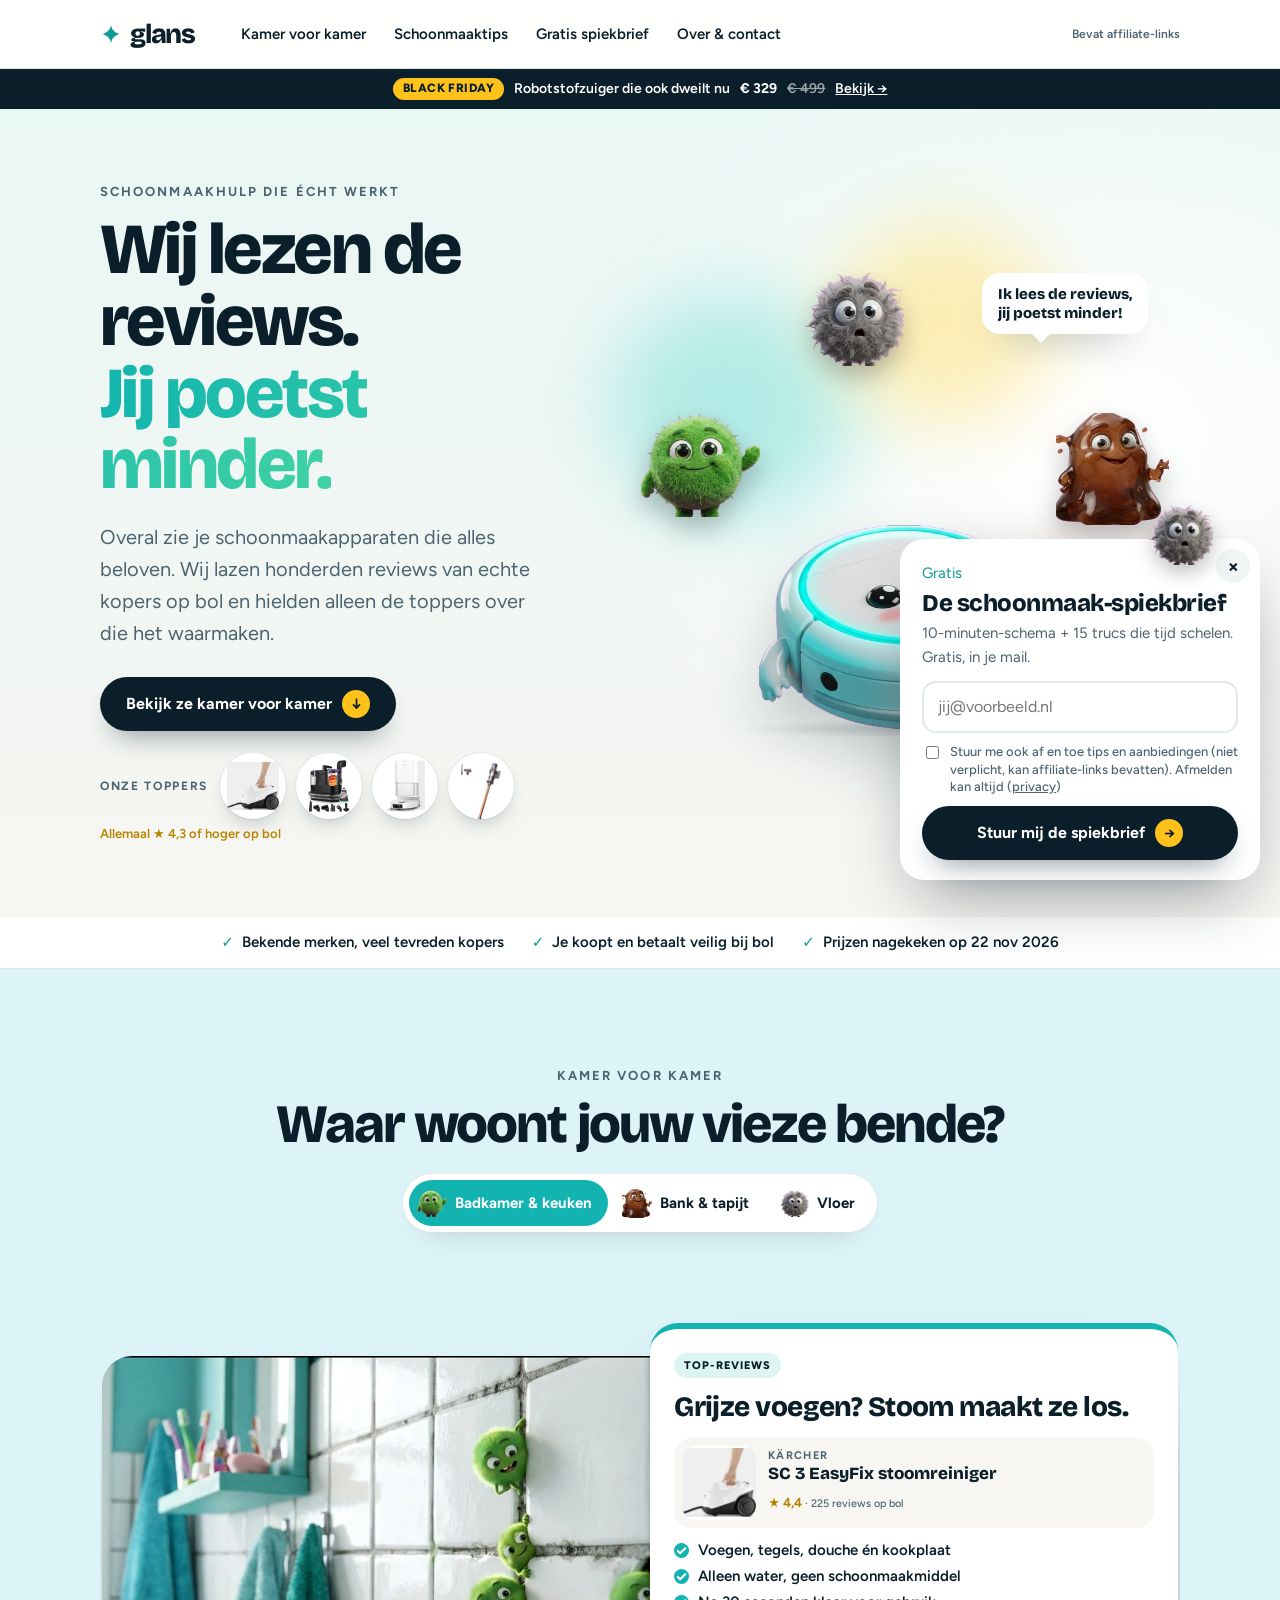
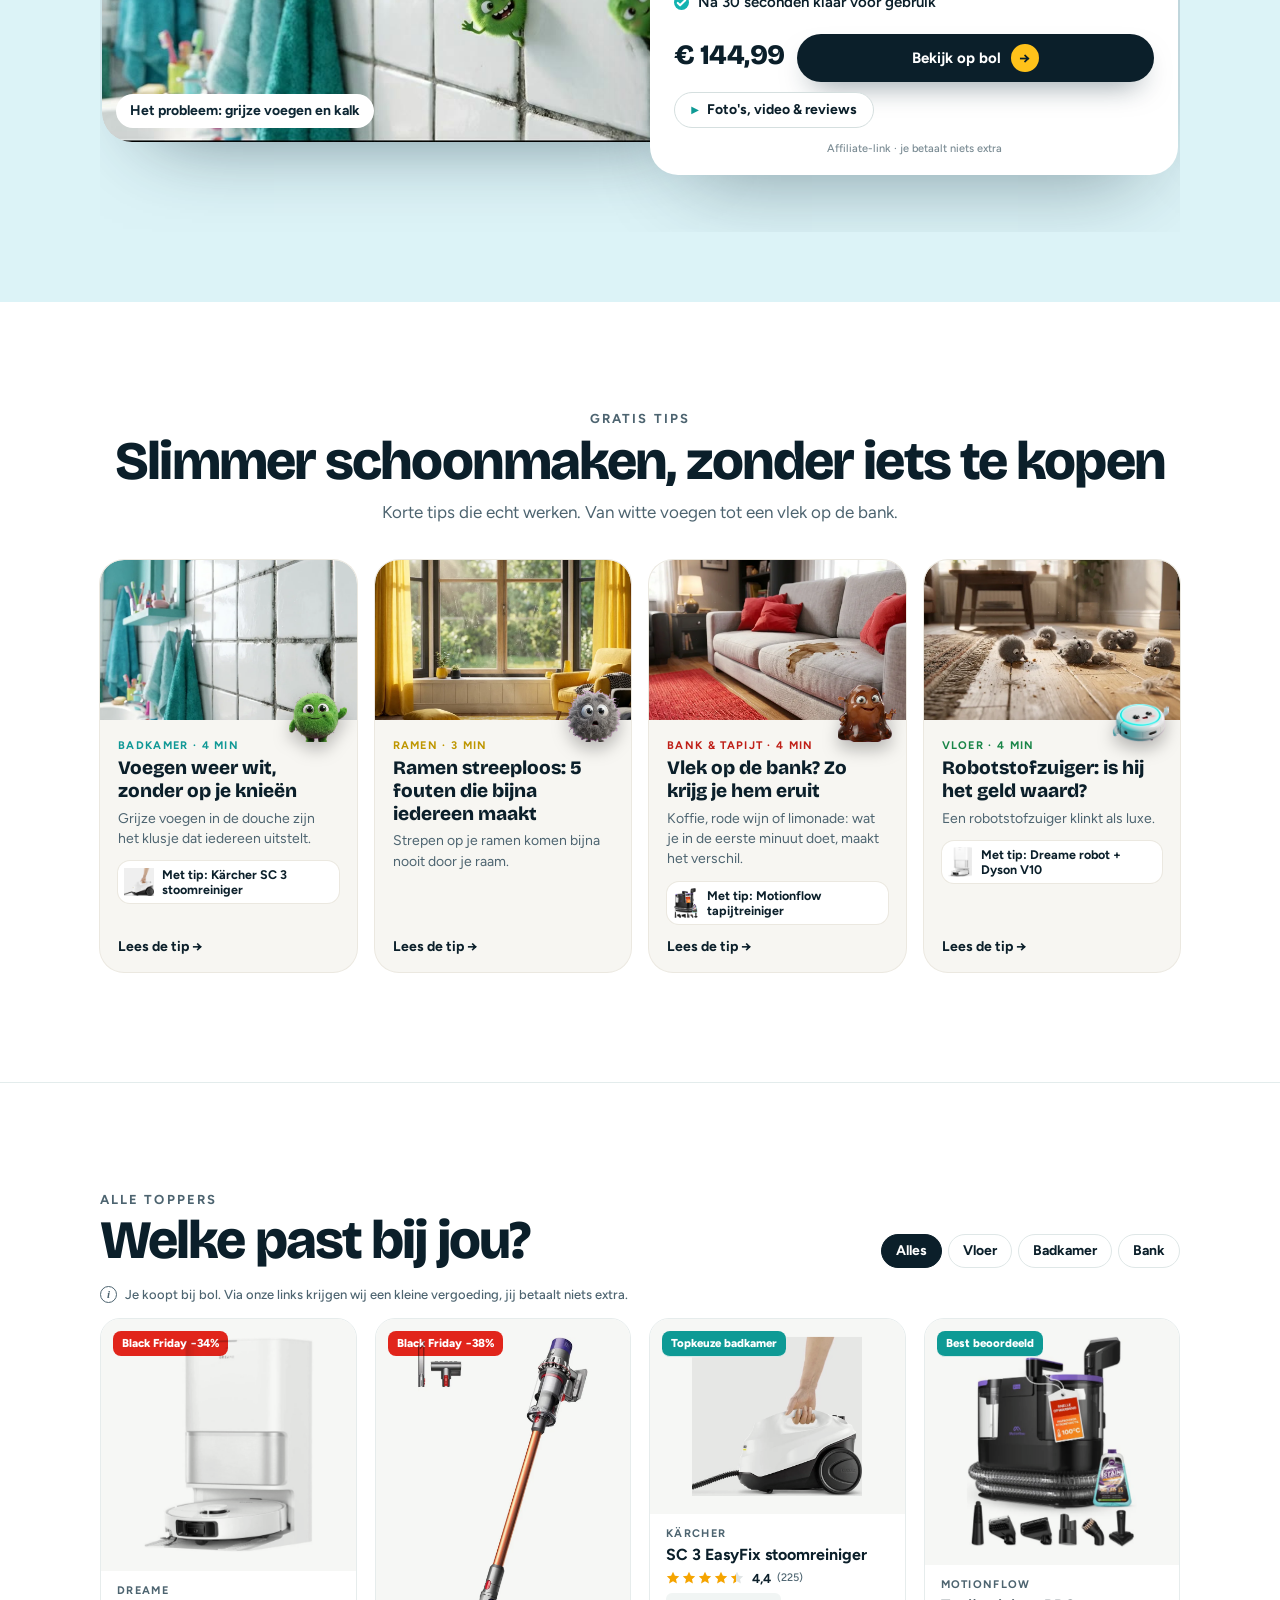
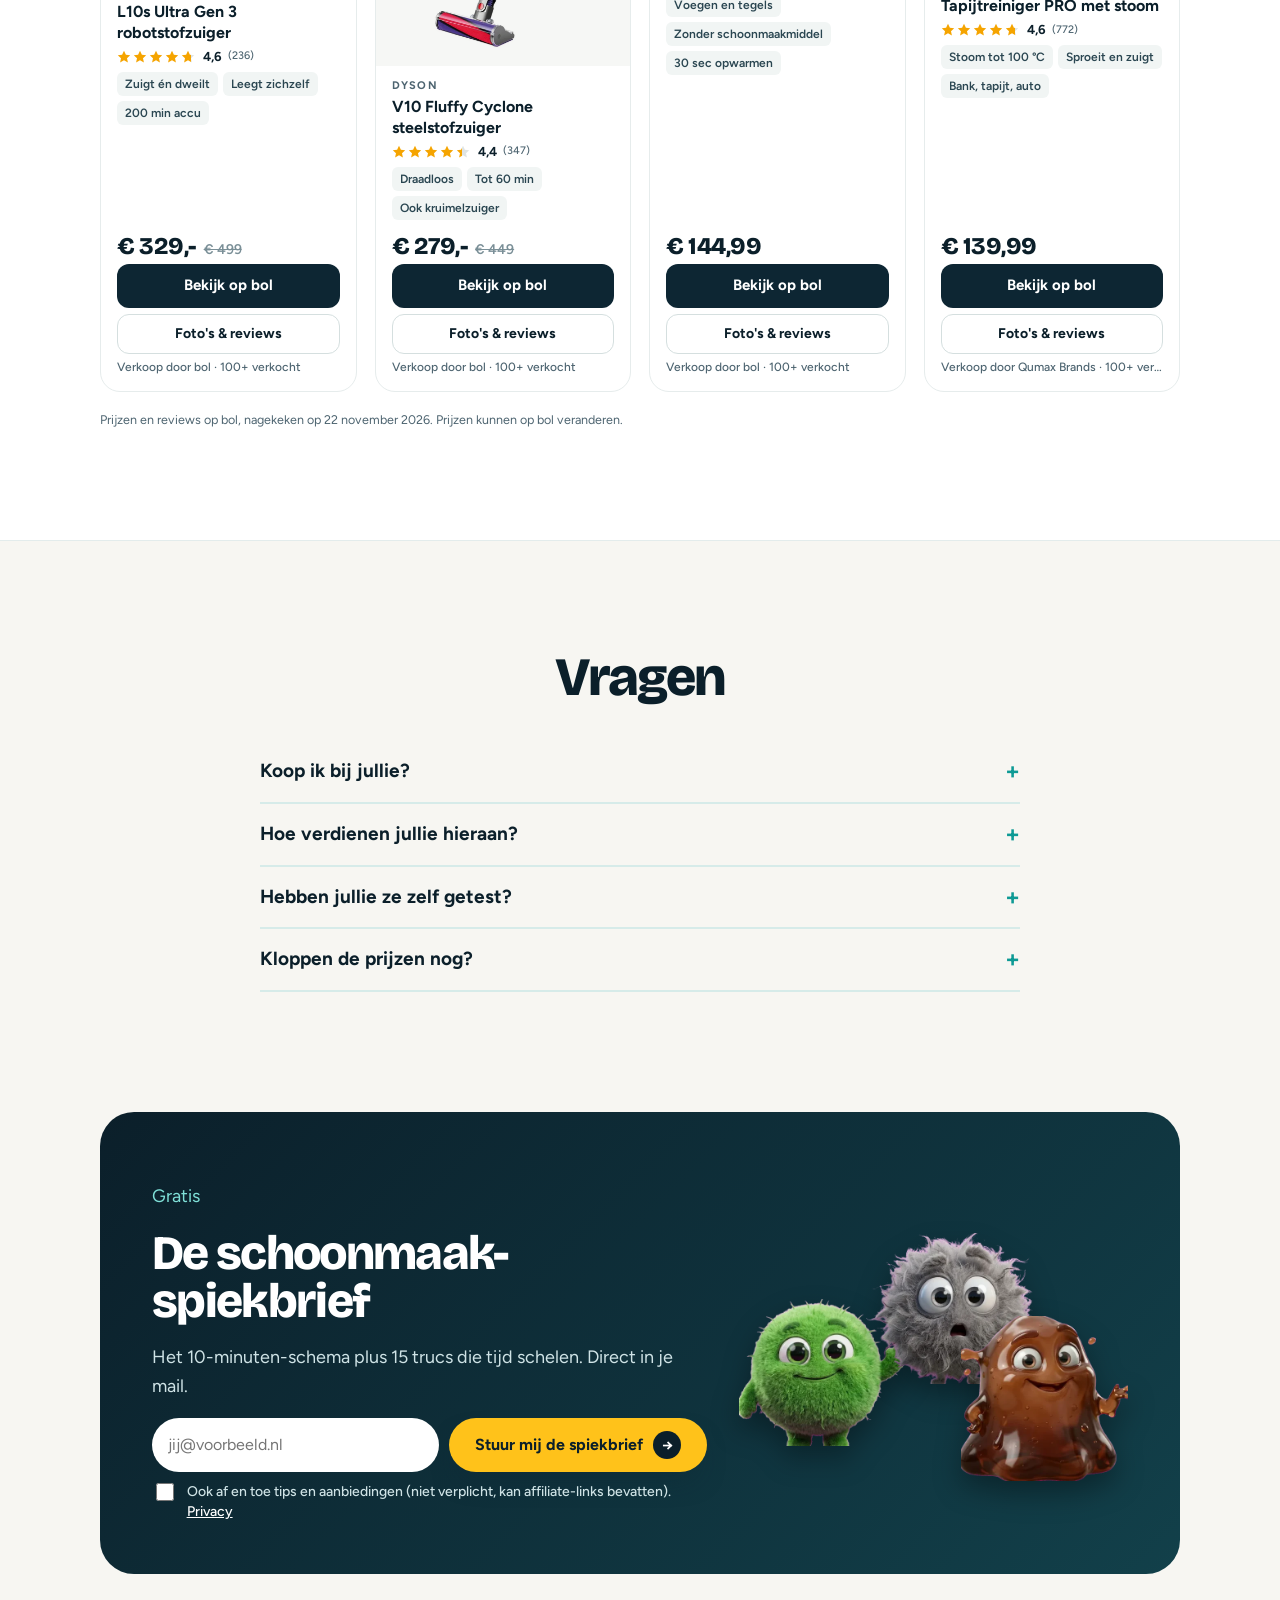
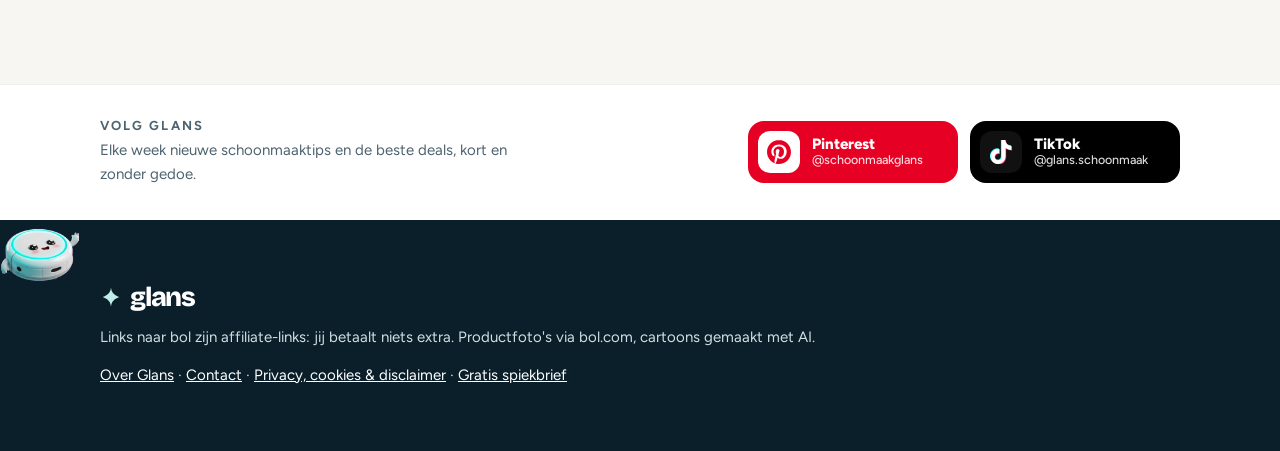
==== commit 5d28e9b1: "Volg Glans: Pinterest en TikTok" ====
--- a/index.html
+++ b/index.html
@@ -576,6 +576,22 @@
 .room-tabs button[aria-selected=true]{background:var(--c)!important;color:#fff!important}
 .room-dots i.on{background:var(--ink)}
 .room-card .prod-star{right:36px!important;left:auto;top:-40px!important}
+
+/* ===== volg glans ===== */
+.follow{background:#fff;border-top:1px solid #eef0ec;padding:34px 0}
+.follow-in{display:flex;align-items:center;justify-content:space-between;gap:24px;flex-wrap:wrap}
+.follow-txt .kicker{margin:0 0 6px}
+.follow-txt p:last-child{margin:0;color:var(--ink-soft);font-size:15px;max-width:420px}
+.follow-btns{display:flex;gap:12px;flex-wrap:wrap}
+.soc{display:flex;align-items:center;gap:12px;padding:10px 18px 10px 10px;border-radius:16px;text-decoration:none;color:#fff;min-width:210px;transition:transform .2s,box-shadow .2s}
+.soc:hover{transform:translateY(-2px);box-shadow:0 14px 28px -16px rgba(0,0,0,.45)}
+.soc b{display:block;font:800 15px/1.1 var(--text)}
+.soc small{display:block;font:500 12.5px/1.3 var(--text);opacity:.85}
+.soc-ic{display:grid;place-items:center;width:42px;height:42px;border-radius:12px;flex:none}
+.soc-ic svg{width:24px;height:24px}
+.soc-pin{background:#E60023}.soc-pin .soc-ic{background:#fff;color:#E60023}
+.soc-tt{background:#000}.soc-tt .soc-ic{background:#111}
+@media (max-width:640px){.follow-btns{width:100%;display:grid;grid-template-columns:1fr 1fr}.soc{min-width:0;padding:8px 10px 8px 8px;gap:8px}.soc-ic{width:36px;height:36px}.soc small{font-size:11px}}
 </style>
 <link rel="stylesheet" href="css/critters.css">
 </head>
@@ -841,6 +857,15 @@
 }));
 </script>
 
+<section class="follow" aria-label="Volg Glans">
+  <div class="wrap follow-in">
+    <div class="follow-txt"><p class="kicker">Volg Glans</p><p>Elke week nieuwe schoonmaaktips en de beste deals, kort en zonder gedoe.</p></div>
+    <div class="follow-btns">
+      <a class="soc soc-pin" href="https://nl.pinterest.com/schoonmaakglans/" target="_blank" rel="noopener"><span class="soc-ic"><svg viewBox="0 0 24 24" aria-hidden="true"><path fill="currentColor" d="M12.017 0C5.396 0 .029 5.367.029 11.987c0 5.079 3.158 9.417 7.618 11.162-.105-.949-.199-2.403.041-3.439.219-.937 1.406-5.957 1.406-5.957s-.359-.72-.359-1.781c0-1.663.967-2.911 2.168-2.911 1.024 0 1.518.769 1.518 1.688 0 1.029-.653 2.567-.992 3.992-.285 1.193.6 2.165 1.775 2.165 2.128 0 3.768-2.245 3.768-5.487 0-2.861-2.063-4.869-5.008-4.869-3.41 0-5.409 2.562-5.409 5.199 0 1.033.394 2.143.889 2.741.099.12.112.225.085.345-.09.375-.293 1.199-.334 1.363-.053.225-.172.271-.401.165-1.495-.69-2.433-2.878-2.433-4.646 0-3.776 2.748-7.252 7.92-7.252 4.158 0 7.392 2.967 7.392 6.923 0 4.135-2.607 7.462-6.233 7.462-1.214 0-2.354-.629-2.758-1.379l-.749 2.848c-.269 1.045-1.004 2.352-1.498 3.146 1.123.345 2.306.535 3.55.535 6.607 0 11.985-5.365 11.985-11.987C23.97 5.39 18.592.026 11.985.026L12.017 0z"/></svg></span><span><b>Pinterest</b><small>@schoonmaakglans</small></span></a>
+      <a class="soc soc-tt" href="https://www.tiktok.com/@glans.schoonmaak" target="_blank" rel="noopener"><span class="soc-ic"><svg viewBox="0 0 24 24" aria-hidden="true"><path fill="#25F4EE" transform="translate(-.6 -.6)" d="M12.525.02c1.31-.02 2.61-.01 3.91-.02.08 1.53.63 3.09 1.75 4.17 1.12 1.11 2.7 1.62 4.24 1.79v4.03c-1.44-.05-2.89-.35-4.2-.97-.57-.26-1.1-.59-1.62-.93-.01 2.92.01 5.84-.02 8.75-.08 1.4-.54 2.79-1.35 3.94-1.31 1.92-3.58 3.17-5.91 3.21-1.43.08-2.86-.31-4.08-1.03-2.02-1.19-3.44-3.37-3.65-5.71-.02-.5-.03-1-.01-1.49.18-1.9 1.12-3.72 2.58-4.96 1.66-1.44 3.98-2.13 6.15-1.72.02 1.48-.04 2.96-.04 4.44-.99-.32-2.15-.23-3.02.37-.63.41-1.11 1.04-1.36 1.75-.21.51-.15 1.07-.14 1.61.24 1.64 1.82 3.02 3.5 2.87 1.12-.01 2.19-.66 2.77-1.61.19-.33.4-.67.41-1.06.1-1.79.06-3.57.07-5.36.01-4.03-.01-8.05.02-12.07z"/><path fill="#FE2C55" transform="translate(.6 .6)" d="M12.525.02c1.31-.02 2.61-.01 3.91-.02.08 1.53.63 3.09 1.75 4.17 1.12 1.11 2.7 1.62 4.24 1.79v4.03c-1.44-.05-2.89-.35-4.2-.97-.57-.26-1.1-.59-1.62-.93-.01 2.92.01 5.84-.02 8.75-.08 1.4-.54 2.79-1.35 3.94-1.31 1.92-3.58 3.17-5.91 3.21-1.43.08-2.86-.31-4.08-1.03-2.02-1.19-3.44-3.37-3.65-5.71-.02-.5-.03-1-.01-1.49.18-1.9 1.12-3.72 2.58-4.96 1.66-1.44 3.98-2.13 6.15-1.72.02 1.48-.04 2.96-.04 4.44-.99-.32-2.15-.23-3.02.37-.63.41-1.11 1.04-1.36 1.75-.21.51-.15 1.07-.14 1.61.24 1.64 1.82 3.02 3.5 2.87 1.12-.01 2.19-.66 2.77-1.61.19-.33.4-.67.41-1.06.1-1.79.06-3.57.07-5.36.01-4.03-.01-8.05.02-12.07z"/><path fill="#fff" d="M12.525.02c1.31-.02 2.61-.01 3.91-.02.08 1.53.63 3.09 1.75 4.17 1.12 1.11 2.7 1.62 4.24 1.79v4.03c-1.44-.05-2.89-.35-4.2-.97-.57-.26-1.1-.59-1.62-.93-.01 2.92.01 5.84-.02 8.75-.08 1.4-.54 2.79-1.35 3.94-1.31 1.92-3.58 3.17-5.91 3.21-1.43.08-2.86-.31-4.08-1.03-2.02-1.19-3.44-3.37-3.65-5.71-.02-.5-.03-1-.01-1.49.18-1.9 1.12-3.72 2.58-4.96 1.66-1.44 3.98-2.13 6.15-1.72.02 1.48-.04 2.96-.04 4.44-.99-.32-2.15-.23-3.02.37-.63.41-1.11 1.04-1.36 1.75-.21.51-.15 1.07-.14 1.61.24 1.64 1.82 3.02 3.5 2.87 1.12-.01 2.19-.66 2.77-1.61.19-.33.4-.67.41-1.06.1-1.79.06-3.57.07-5.36.01-4.03-.01-8.05.02-12.07z"/></svg></span><span><b>TikTok</b><small>@glans.schoonmaak</small></span></a>
+    </div>
+  </div>
+</section>
 <footer id="affiliate">
   <div class="footbot" aria-hidden="true"><img src="media/mascot/robot.webp" alt=""></div>
   <div class="wrap">
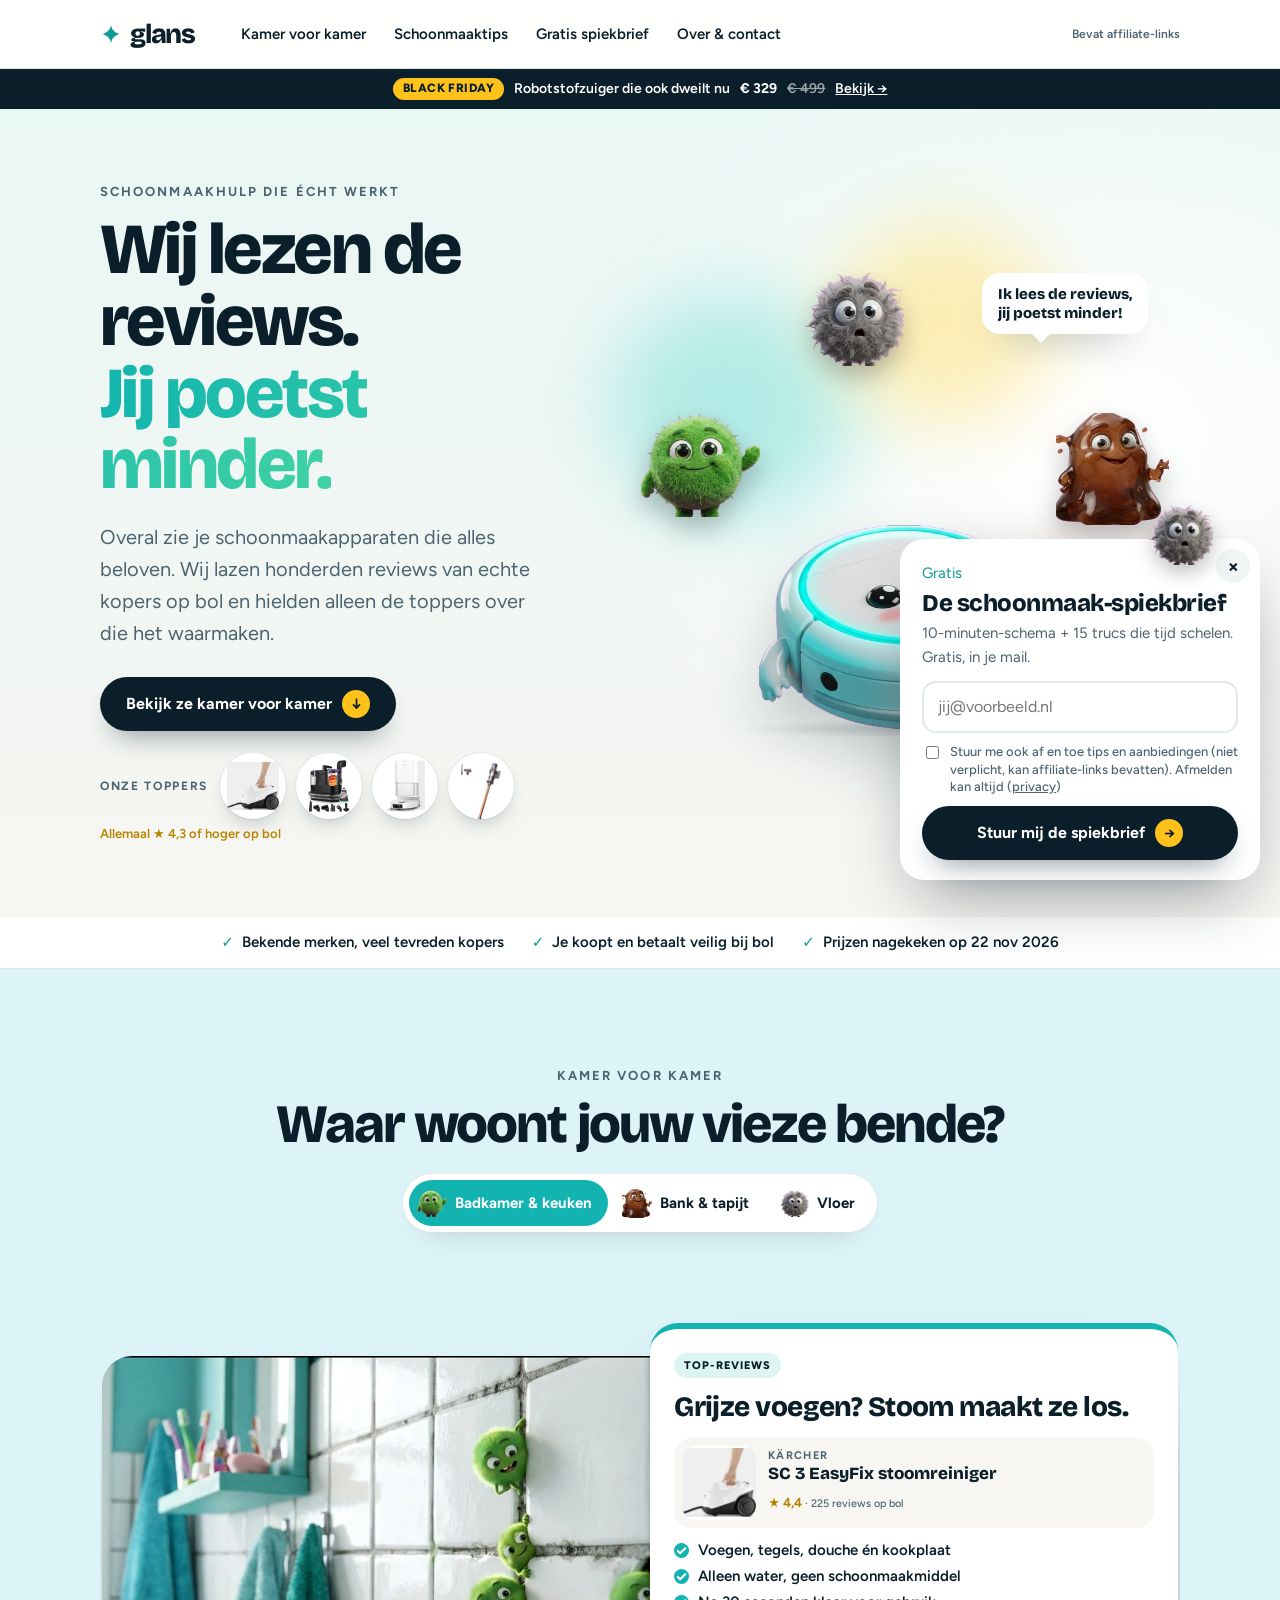
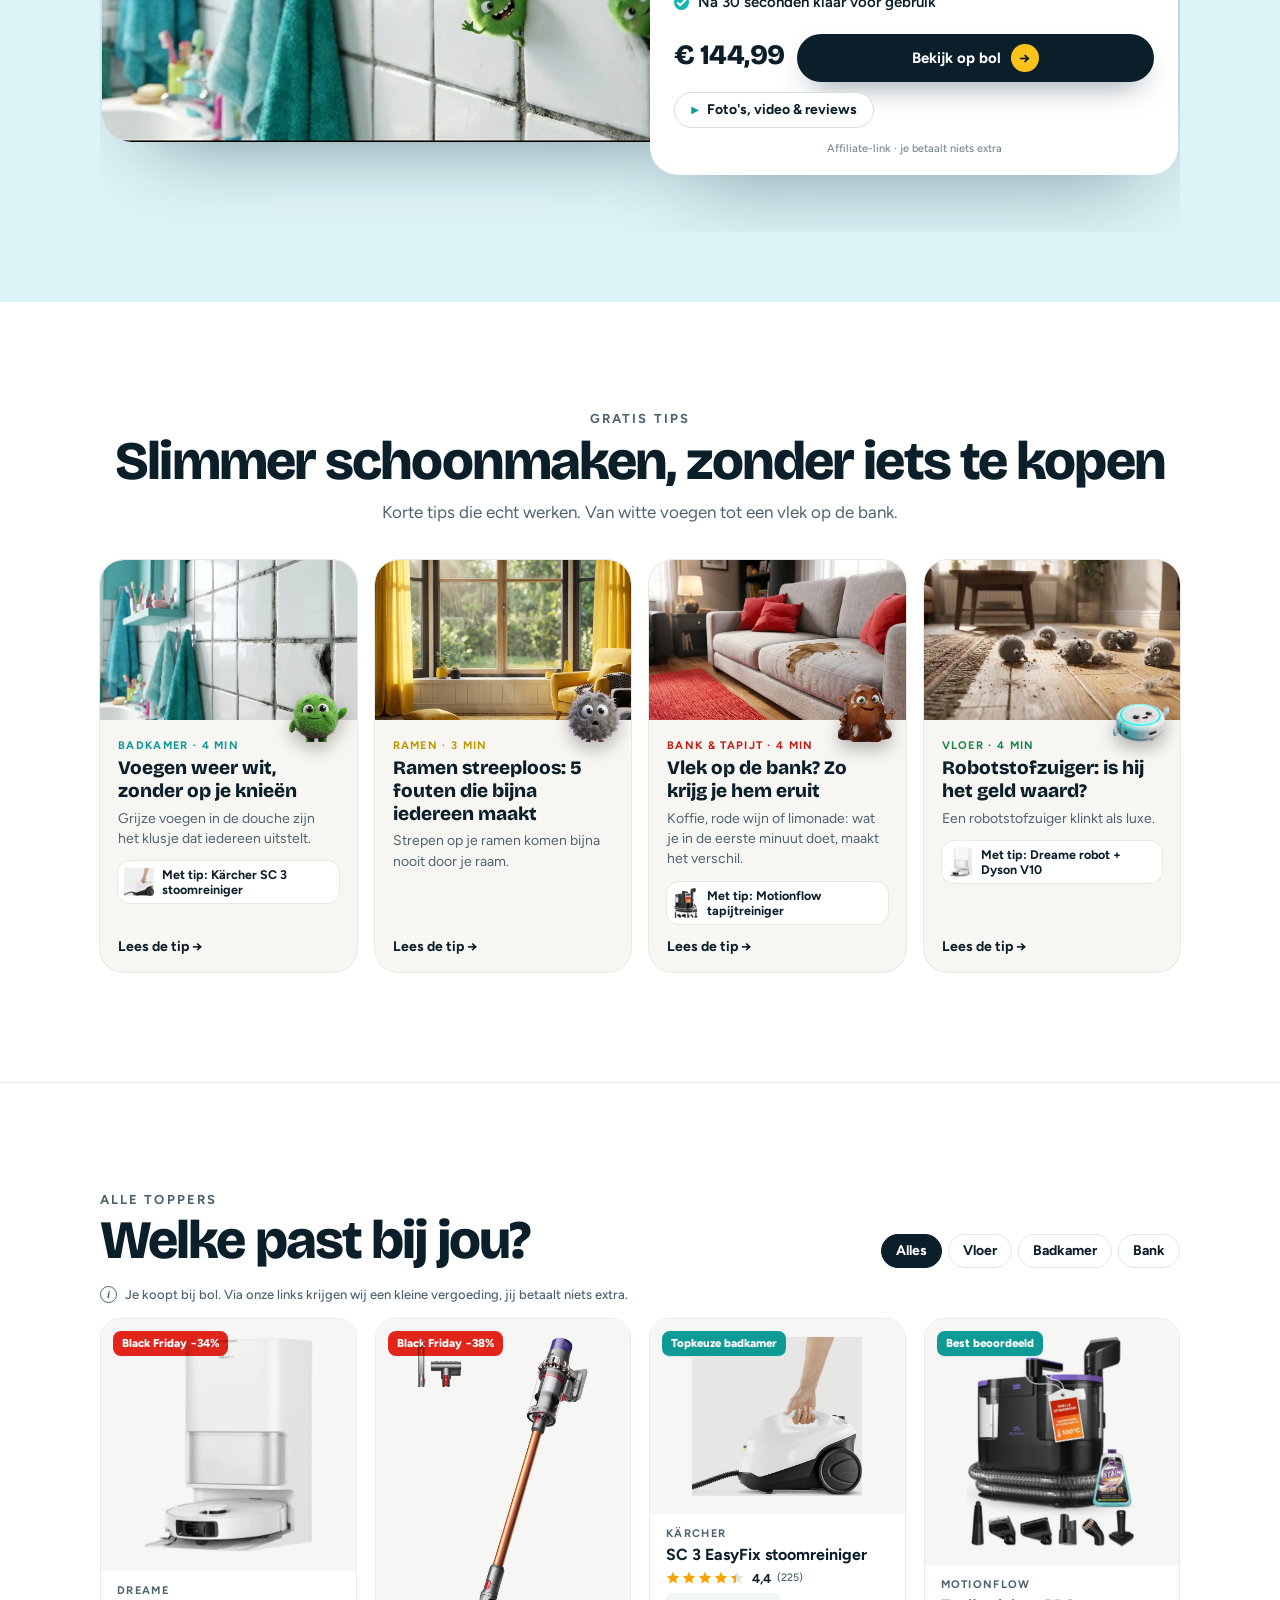
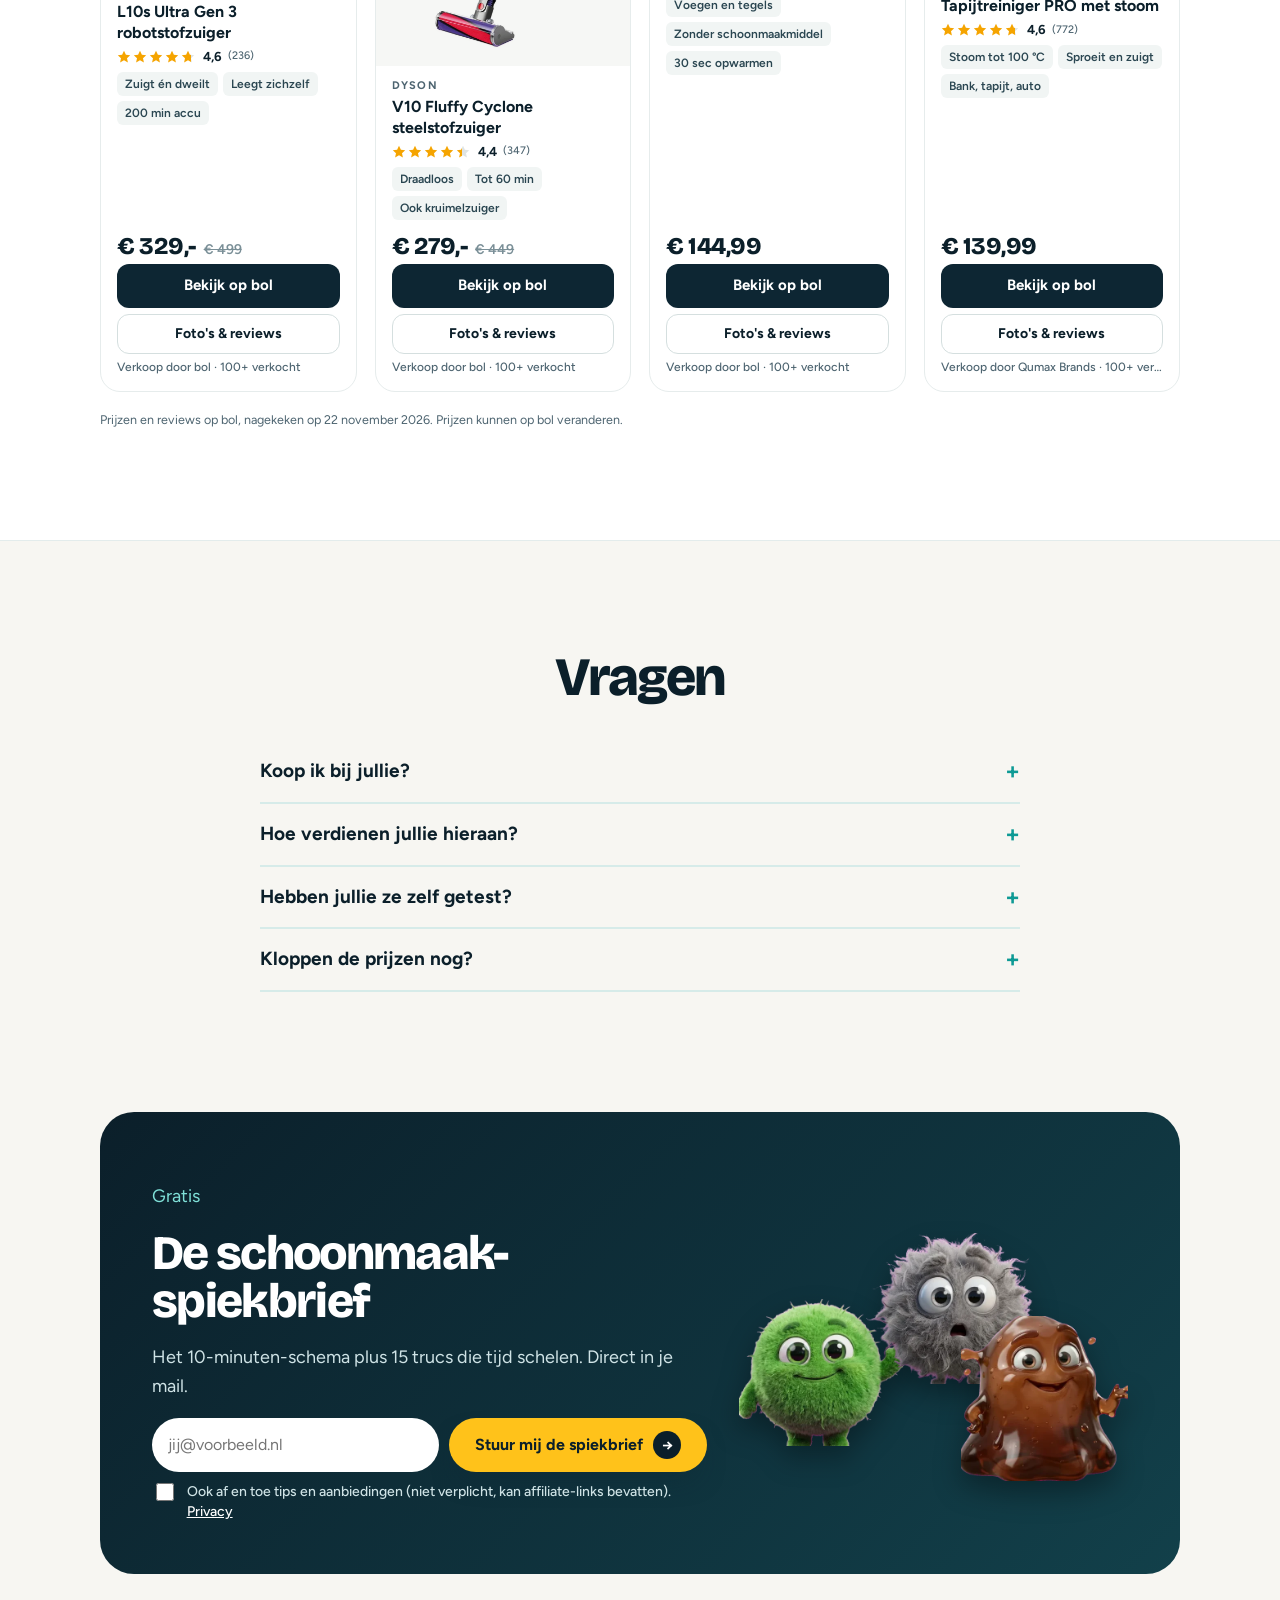
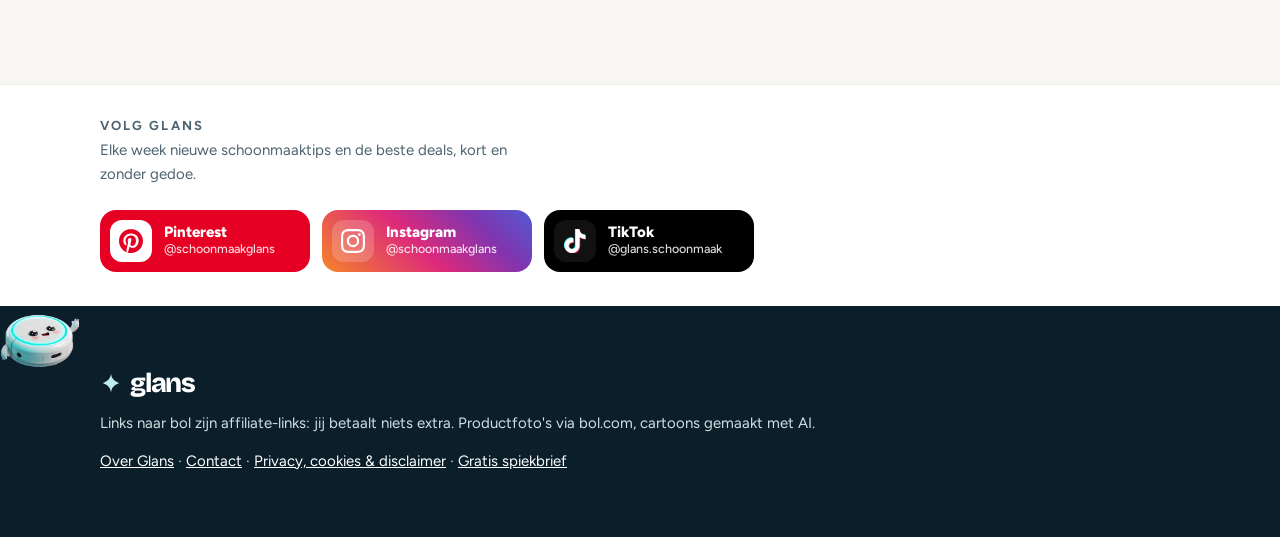
==== commit 3f2bd5bd: "Instagram-knop" ====
--- a/index.html
+++ b/index.html
@@ -590,8 +590,9 @@
 .soc-ic{display:grid;place-items:center;width:42px;height:42px;border-radius:12px;flex:none}
 .soc-ic svg{width:24px;height:24px}
 .soc-pin{background:#E60023}.soc-pin .soc-ic{background:#fff;color:#E60023}
+.soc-ig{background:linear-gradient(45deg,#F58529,#DD2A7B 45%,#8134AF 75%,#515BD4)}.soc-ig .soc-ic{background:rgba(255,255,255,.18)}
 .soc-tt{background:#000}.soc-tt .soc-ic{background:#111}
-@media (max-width:640px){.follow-btns{width:100%;display:grid;grid-template-columns:1fr 1fr}.soc{min-width:0;padding:8px 10px 8px 8px;gap:8px}.soc-ic{width:36px;height:36px}.soc small{font-size:11px}}
+@media (max-width:640px){.follow-btns{width:100%;display:grid;grid-template-columns:repeat(3,1fr)}.soc{flex-direction:column;text-align:center;padding:10px 6px!important}.soc small{display:none!important}.soc{min-width:0;padding:8px 10px 8px 8px;gap:8px}.soc-ic{width:36px;height:36px}.soc small{font-size:11px}}
 </style>
 <link rel="stylesheet" href="css/critters.css">
 </head>
@@ -862,6 +863,7 @@
     <div class="follow-txt"><p class="kicker">Volg Glans</p><p>Elke week nieuwe schoonmaaktips en de beste deals, kort en zonder gedoe.</p></div>
     <div class="follow-btns">
       <a class="soc soc-pin" href="https://nl.pinterest.com/schoonmaakglans/" target="_blank" rel="noopener"><span class="soc-ic"><svg viewBox="0 0 24 24" aria-hidden="true"><path fill="currentColor" d="M12.017 0C5.396 0 .029 5.367.029 11.987c0 5.079 3.158 9.417 7.618 11.162-.105-.949-.199-2.403.041-3.439.219-.937 1.406-5.957 1.406-5.957s-.359-.72-.359-1.781c0-1.663.967-2.911 2.168-2.911 1.024 0 1.518.769 1.518 1.688 0 1.029-.653 2.567-.992 3.992-.285 1.193.6 2.165 1.775 2.165 2.128 0 3.768-2.245 3.768-5.487 0-2.861-2.063-4.869-5.008-4.869-3.41 0-5.409 2.562-5.409 5.199 0 1.033.394 2.143.889 2.741.099.12.112.225.085.345-.09.375-.293 1.199-.334 1.363-.053.225-.172.271-.401.165-1.495-.69-2.433-2.878-2.433-4.646 0-3.776 2.748-7.252 7.92-7.252 4.158 0 7.392 2.967 7.392 6.923 0 4.135-2.607 7.462-6.233 7.462-1.214 0-2.354-.629-2.758-1.379l-.749 2.848c-.269 1.045-1.004 2.352-1.498 3.146 1.123.345 2.306.535 3.55.535 6.607 0 11.985-5.365 11.985-11.987C23.97 5.39 18.592.026 11.985.026L12.017 0z"/></svg></span><span><b>Pinterest</b><small>@schoonmaakglans</small></span></a>
+      <a class="soc soc-ig" href="https://www.instagram.com/schoonmaakglans/" target="_blank" rel="noopener"><span class="soc-ic"><svg viewBox="0 0 24 24" aria-hidden="true"><path fill="#fff" d="M7.0301.084c-1.2768.0602-2.1487.264-2.911.5634-.7888.3075-1.4575.72-2.1228 1.3877-.6652.6677-1.075 1.3368-1.3802 2.127-.2954.7638-.4956 1.6365-.552 2.914-.0564 1.2775-.0689 1.6882-.0626 4.947.0062 3.2586.0206 3.6671.0825 4.9473.061 1.2765.264 2.1482.5635 2.9107.308.7889.72 1.4573 1.388 2.1228.6679.6655 1.3365 1.0743 2.1285 1.38.7632.295 1.6361.4961 2.9134.552 1.2773.056 1.6884.069 4.9462.0627 3.2578-.0062 3.668-.0207 4.9478-.0814 1.28-.0607 2.147-.2652 2.9098-.5633.7889-.3086 1.4578-.72 2.1228-1.3881.665-.6682 1.0745-1.3378 1.3795-2.1284.2957-.7632.4966-1.636.552-2.9124.056-1.2809.0692-1.6898.063-4.948-.0063-3.2583-.021-3.6668-.0817-4.9465-.0607-1.2797-.264-2.1487-.5633-2.9117-.3084-.7889-.72-1.4568-1.3876-2.1228C21.2982 1.33 20.628.9208 19.8378.6165 19.074.321 18.2017.1197 16.9244.0645 15.6471.0093 15.236-.005 11.977.0014 8.718.0076 8.31.0215 7.0301.0839m.1402 21.6932c-1.17-.0509-1.8053-.2453-2.2287-.408-.5606-.216-.96-.4771-1.3819-.895-.422-.4178-.6811-.8186-.9-1.378-.1644-.4234-.3624-1.058-.4171-2.228-.0595-1.2645-.072-1.6442-.079-4.848-.007-3.2037.0053-3.583.0607-4.848.05-1.169.2456-1.805.408-2.2282.216-.5613.4762-.96.895-1.3816.4188-.4217.8184-.6814 1.3783-.9003.423-.1651 1.0575-.3614 2.227-.4171 1.2655-.06 1.6447-.072 4.848-.079 3.2033-.007 3.5835.005 4.8495.0608 1.169.0508 1.8053.2445 2.228.408.5608.216.96.4754 1.3816.895.4217.4194.6816.8176.9005 1.3787.1653.4217.3617 1.056.4169 2.2263.0602 1.2655.0739 1.645.0796 4.848.0058 3.203-.0055 3.5834-.061 4.848-.051 1.17-.245 1.8055-.408 2.2294-.216.5604-.4763.96-.8954 1.3814-.419.4215-.8181.6811-1.3783.9-.4224.1649-1.0577.3617-2.2262.4174-1.2656.0595-1.6448.072-4.8493.079-3.2045.007-3.5825-.006-4.848-.0608M16.953 5.5864A1.44 1.44 0 1 0 18.39 4.144a1.44 1.44 0 0 0-1.437 1.4424M5.8385 12.012c.0067 3.4032 2.7706 6.1557 6.173 6.1493 3.4026-.0065 6.157-2.7701 6.1506-6.1733-.0065-3.4032-2.771-6.1565-6.174-6.1498-3.403.0067-6.156 2.771-6.1496 6.1738M8 12.0077a4 4 0 1 1 4.008 3.9921A3.9996 3.9996 0 0 1 8 12.0077"/></svg></span><span><b>Instagram</b><small>@schoonmaakglans</small></span></a>
       <a class="soc soc-tt" href="https://www.tiktok.com/@glans.schoonmaak" target="_blank" rel="noopener"><span class="soc-ic"><svg viewBox="0 0 24 24" aria-hidden="true"><path fill="#25F4EE" transform="translate(-.6 -.6)" d="M12.525.02c1.31-.02 2.61-.01 3.91-.02.08 1.53.63 3.09 1.75 4.17 1.12 1.11 2.7 1.62 4.24 1.79v4.03c-1.44-.05-2.89-.35-4.2-.97-.57-.26-1.1-.59-1.62-.93-.01 2.92.01 5.84-.02 8.75-.08 1.4-.54 2.79-1.35 3.94-1.31 1.92-3.58 3.17-5.91 3.21-1.43.08-2.86-.31-4.08-1.03-2.02-1.19-3.44-3.37-3.65-5.71-.02-.5-.03-1-.01-1.49.18-1.9 1.12-3.72 2.58-4.96 1.66-1.44 3.98-2.13 6.15-1.72.02 1.48-.04 2.96-.04 4.44-.99-.32-2.15-.23-3.02.37-.63.41-1.11 1.04-1.36 1.75-.21.51-.15 1.07-.14 1.61.24 1.64 1.82 3.02 3.5 2.87 1.12-.01 2.19-.66 2.77-1.61.19-.33.4-.67.41-1.06.1-1.79.06-3.57.07-5.36.01-4.03-.01-8.05.02-12.07z"/><path fill="#FE2C55" transform="translate(.6 .6)" d="M12.525.02c1.31-.02 2.61-.01 3.91-.02.08 1.53.63 3.09 1.75 4.17 1.12 1.11 2.7 1.62 4.24 1.79v4.03c-1.44-.05-2.89-.35-4.2-.97-.57-.26-1.1-.59-1.62-.93-.01 2.92.01 5.84-.02 8.75-.08 1.4-.54 2.79-1.35 3.94-1.31 1.92-3.58 3.17-5.91 3.21-1.43.08-2.86-.31-4.08-1.03-2.02-1.19-3.44-3.37-3.65-5.71-.02-.5-.03-1-.01-1.49.18-1.9 1.12-3.72 2.58-4.96 1.66-1.44 3.98-2.13 6.15-1.72.02 1.48-.04 2.96-.04 4.44-.99-.32-2.15-.23-3.02.37-.63.41-1.11 1.04-1.36 1.75-.21.51-.15 1.07-.14 1.61.24 1.64 1.82 3.02 3.5 2.87 1.12-.01 2.19-.66 2.77-1.61.19-.33.4-.67.41-1.06.1-1.79.06-3.57.07-5.36.01-4.03-.01-8.05.02-12.07z"/><path fill="#fff" d="M12.525.02c1.31-.02 2.61-.01 3.91-.02.08 1.53.63 3.09 1.75 4.17 1.12 1.11 2.7 1.62 4.24 1.79v4.03c-1.44-.05-2.89-.35-4.2-.97-.57-.26-1.1-.59-1.62-.93-.01 2.92.01 5.84-.02 8.75-.08 1.4-.54 2.79-1.35 3.94-1.31 1.92-3.58 3.17-5.91 3.21-1.43.08-2.86-.31-4.08-1.03-2.02-1.19-3.44-3.37-3.65-5.71-.02-.5-.03-1-.01-1.49.18-1.9 1.12-3.72 2.58-4.96 1.66-1.44 3.98-2.13 6.15-1.72.02 1.48-.04 2.96-.04 4.44-.99-.32-2.15-.23-3.02.37-.63.41-1.11 1.04-1.36 1.75-.21.51-.15 1.07-.14 1.61.24 1.64 1.82 3.02 3.5 2.87 1.12-.01 2.19-.66 2.77-1.61.19-.33.4-.67.41-1.06.1-1.79.06-3.57.07-5.36.01-4.03-.01-8.05.02-12.07z"/></svg></span><span><b>TikTok</b><small>@glans.schoonmaak</small></span></a>
     </div>
   </div>
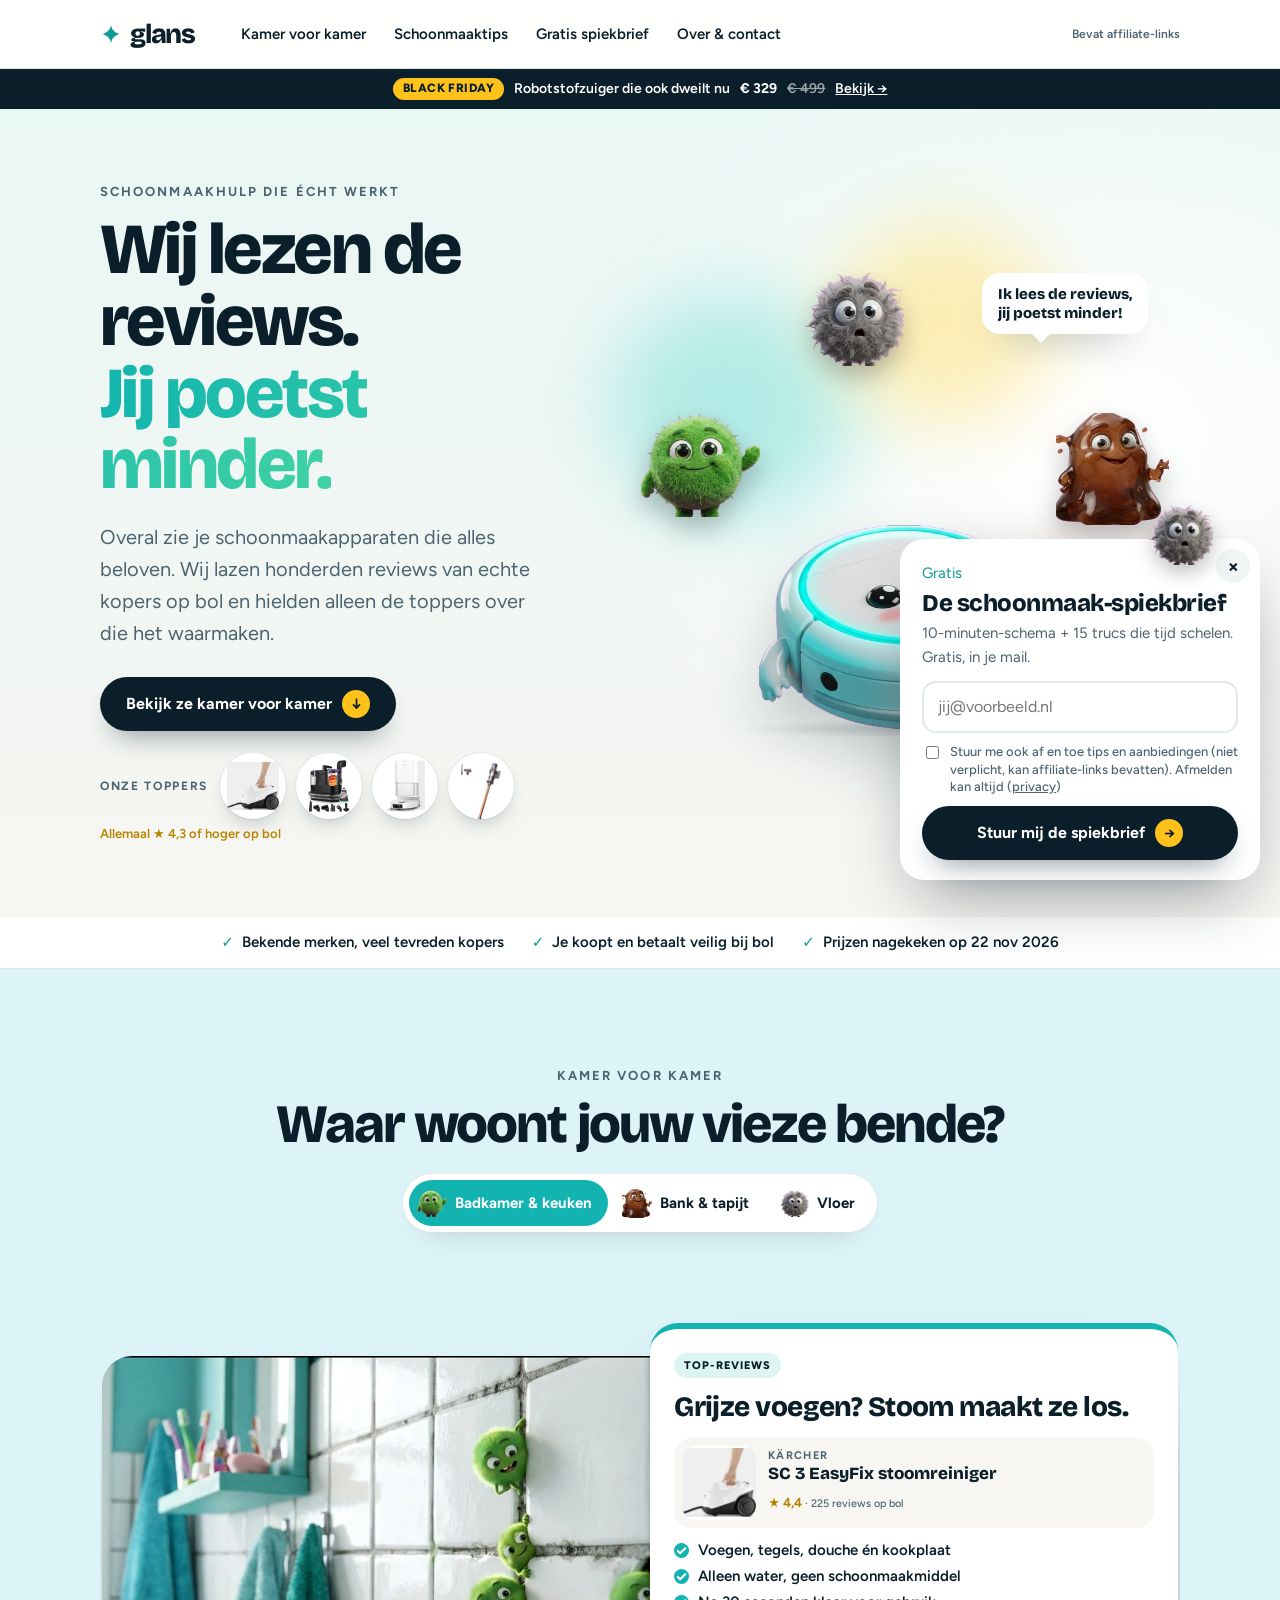
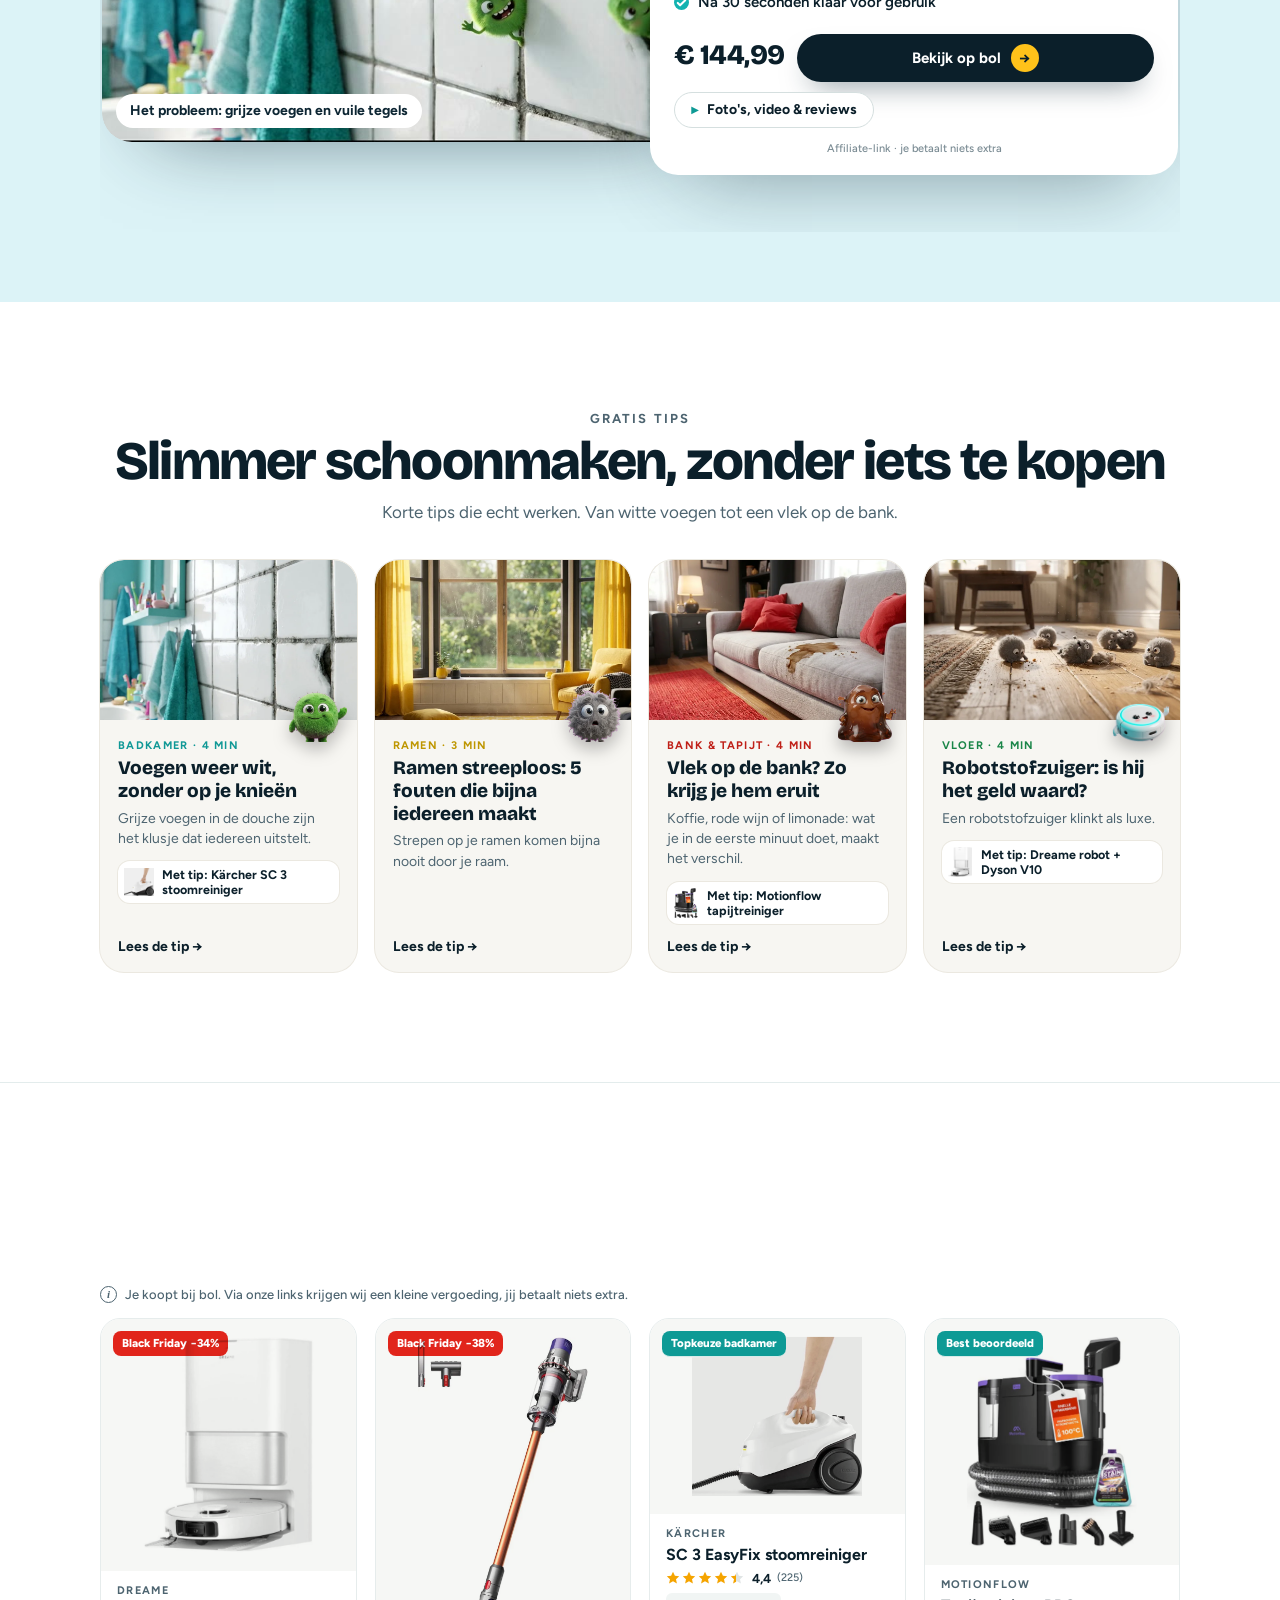
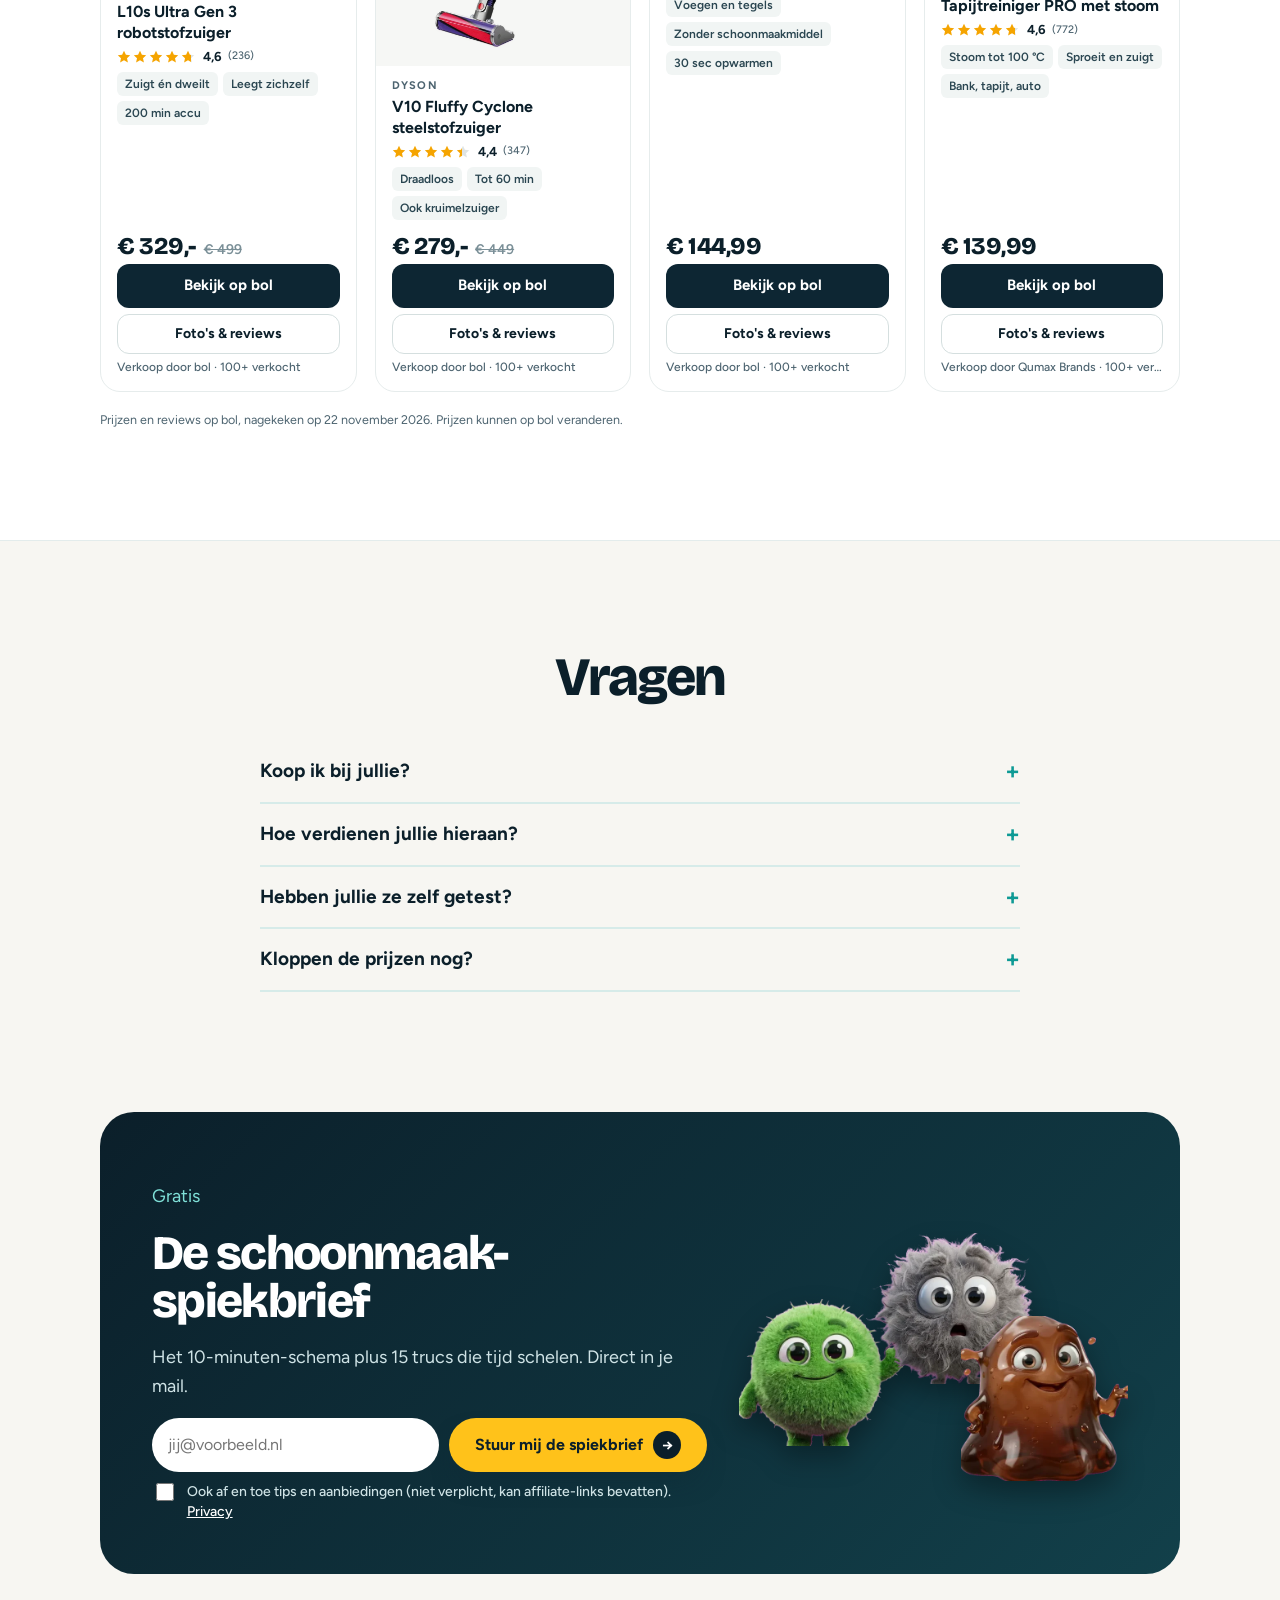
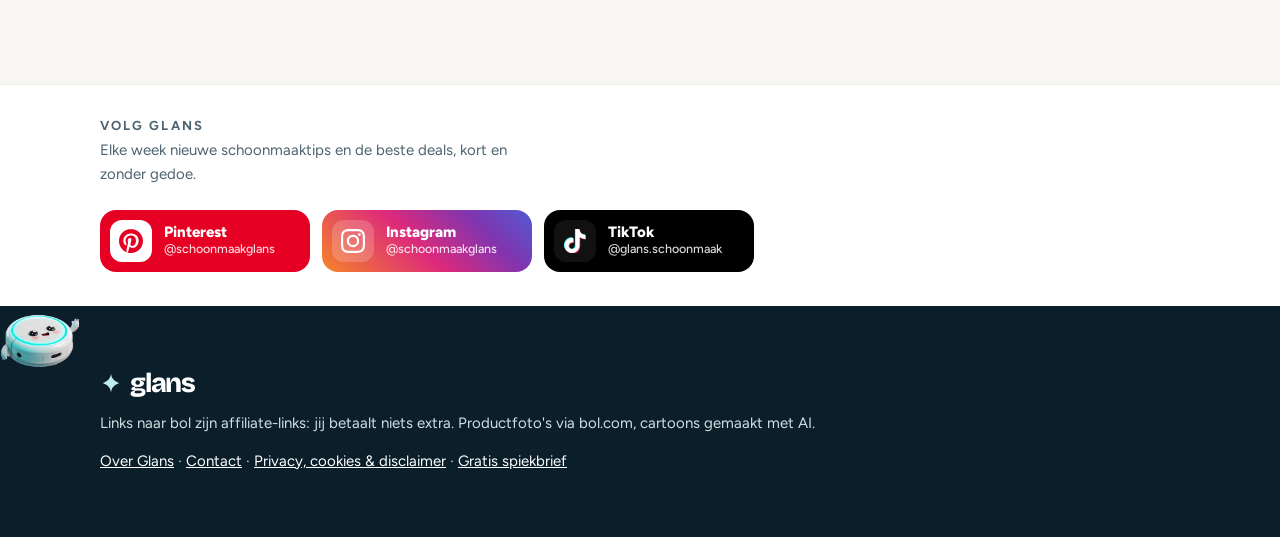
==== commit c9388e44: "Kärcher: eerlijk over kalk" ====
--- a/index.html
+++ b/index.html
@@ -651,7 +651,7 @@
     </div>
     <div class="room-track" id="roomTrack">
       <article class="room step" id="badkamer" style="--c:#12b3b0;--tint:#dcf5f3" aria-label="Badkamer & keuken">
-        <div class="room-media"><div class="problem scene"><img src="media/cartoon/badkamer-vies.webp" alt="Cartoon: groene bacteriën in de voegen van een badkamer" loading="lazy"><img class="clean" src="media/cartoon/badkamer-schoon.webp" alt="" loading="lazy"><video class="vid" muted playsinline preload="metadata" poster="media/video/badkamer-start.jpg" src="media/video/badkamer.mp4" data-src="media/video/badkamer.mp4" aria-label="Animatie: de bacteriën worden weggespoeld"></video><i class="swipe" aria-hidden="true"></i><span class="tag-dirty">Het probleem: grijze voegen en kalk</span><span class="tag-clean">✓ Schoon</span></div></div>
+        <div class="room-media"><div class="problem scene"><img src="media/cartoon/badkamer-vies.webp" alt="Cartoon: groene bacteriën in de voegen van een badkamer" loading="lazy"><img class="clean" src="media/cartoon/badkamer-schoon.webp" alt="" loading="lazy"><video class="vid" muted playsinline preload="metadata" poster="media/video/badkamer-start.jpg" src="media/video/badkamer.mp4" data-src="media/video/badkamer.mp4" aria-label="Animatie: de bacteriën worden weggespoeld"></video><i class="swipe" aria-hidden="true"></i><span class="tag-dirty">Het probleem: grijze voegen en vuile tegels</span><span class="tag-clean">✓ Schoon</span></div></div>
         <div class="room-card product">
           <span class="rc-badge">Top-reviews</span>
           <h3>Grijze voegen? Stoom maakt ze los.</h3>
